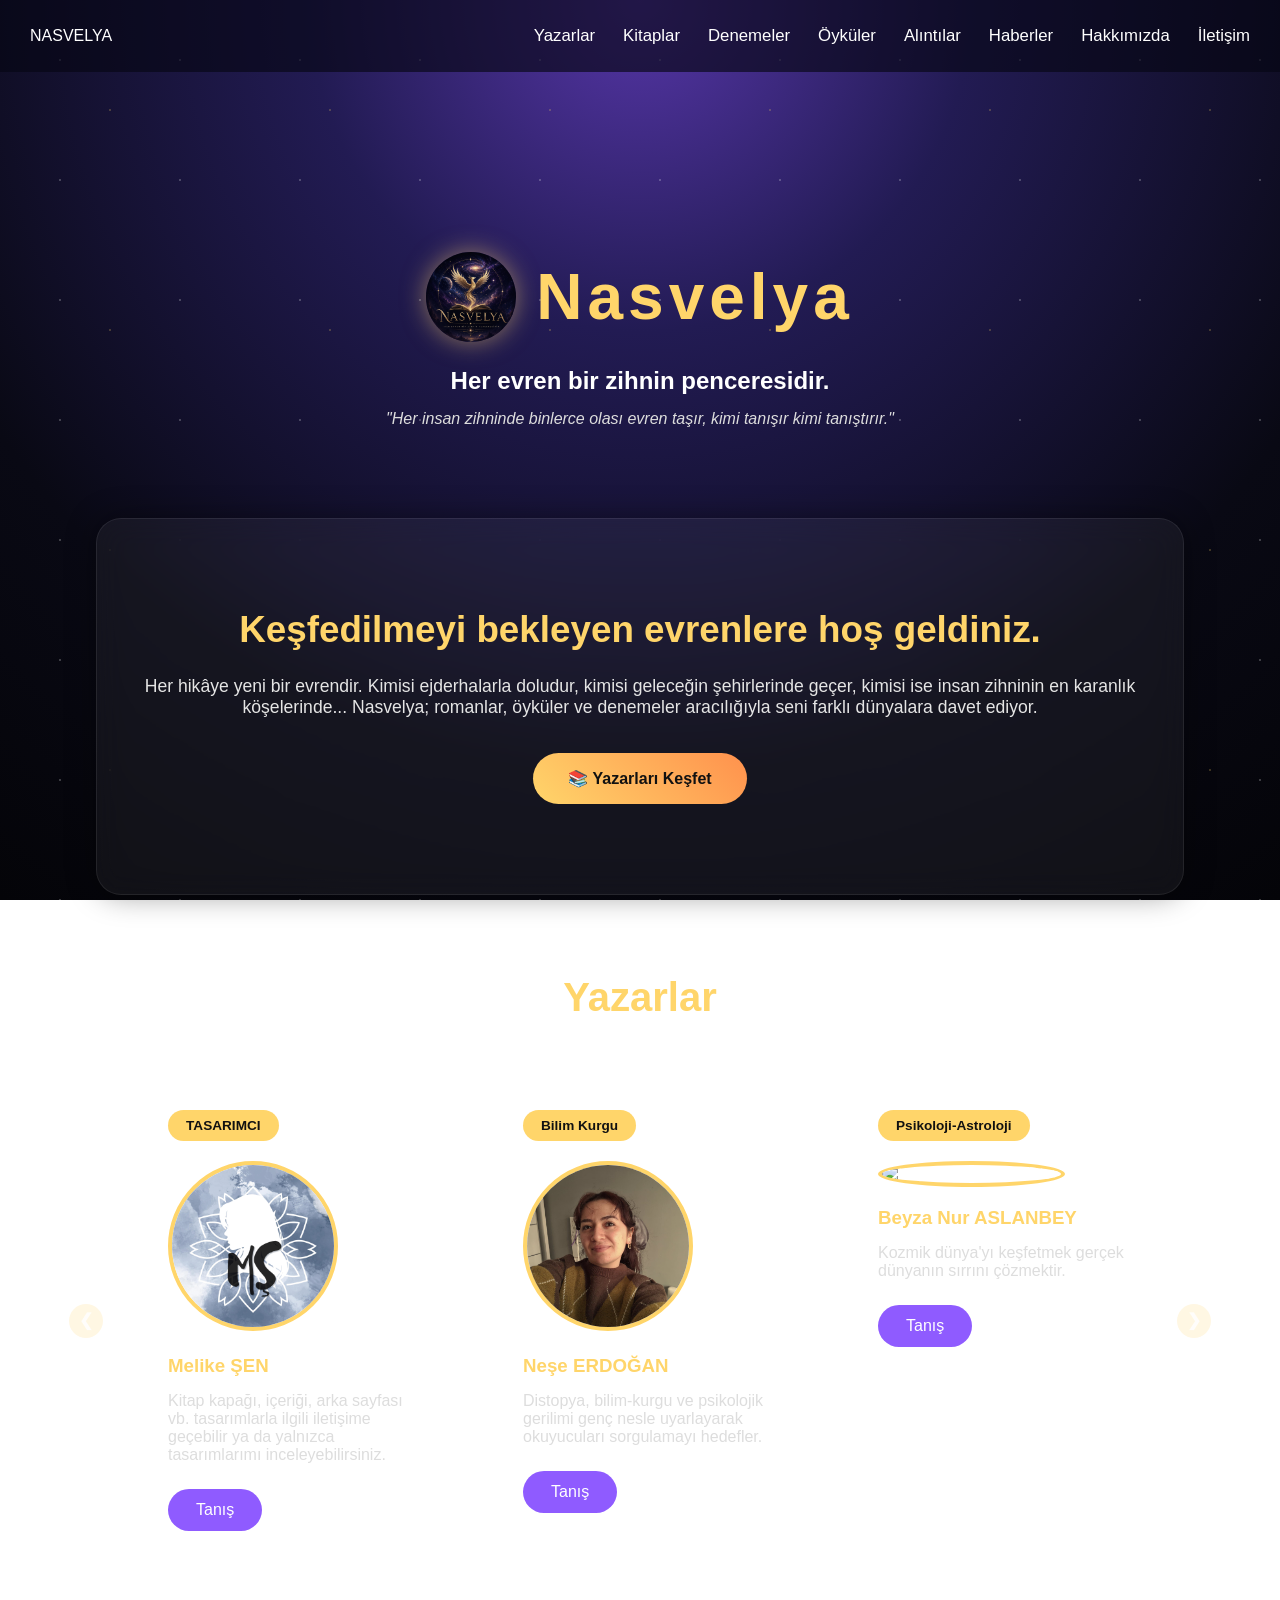
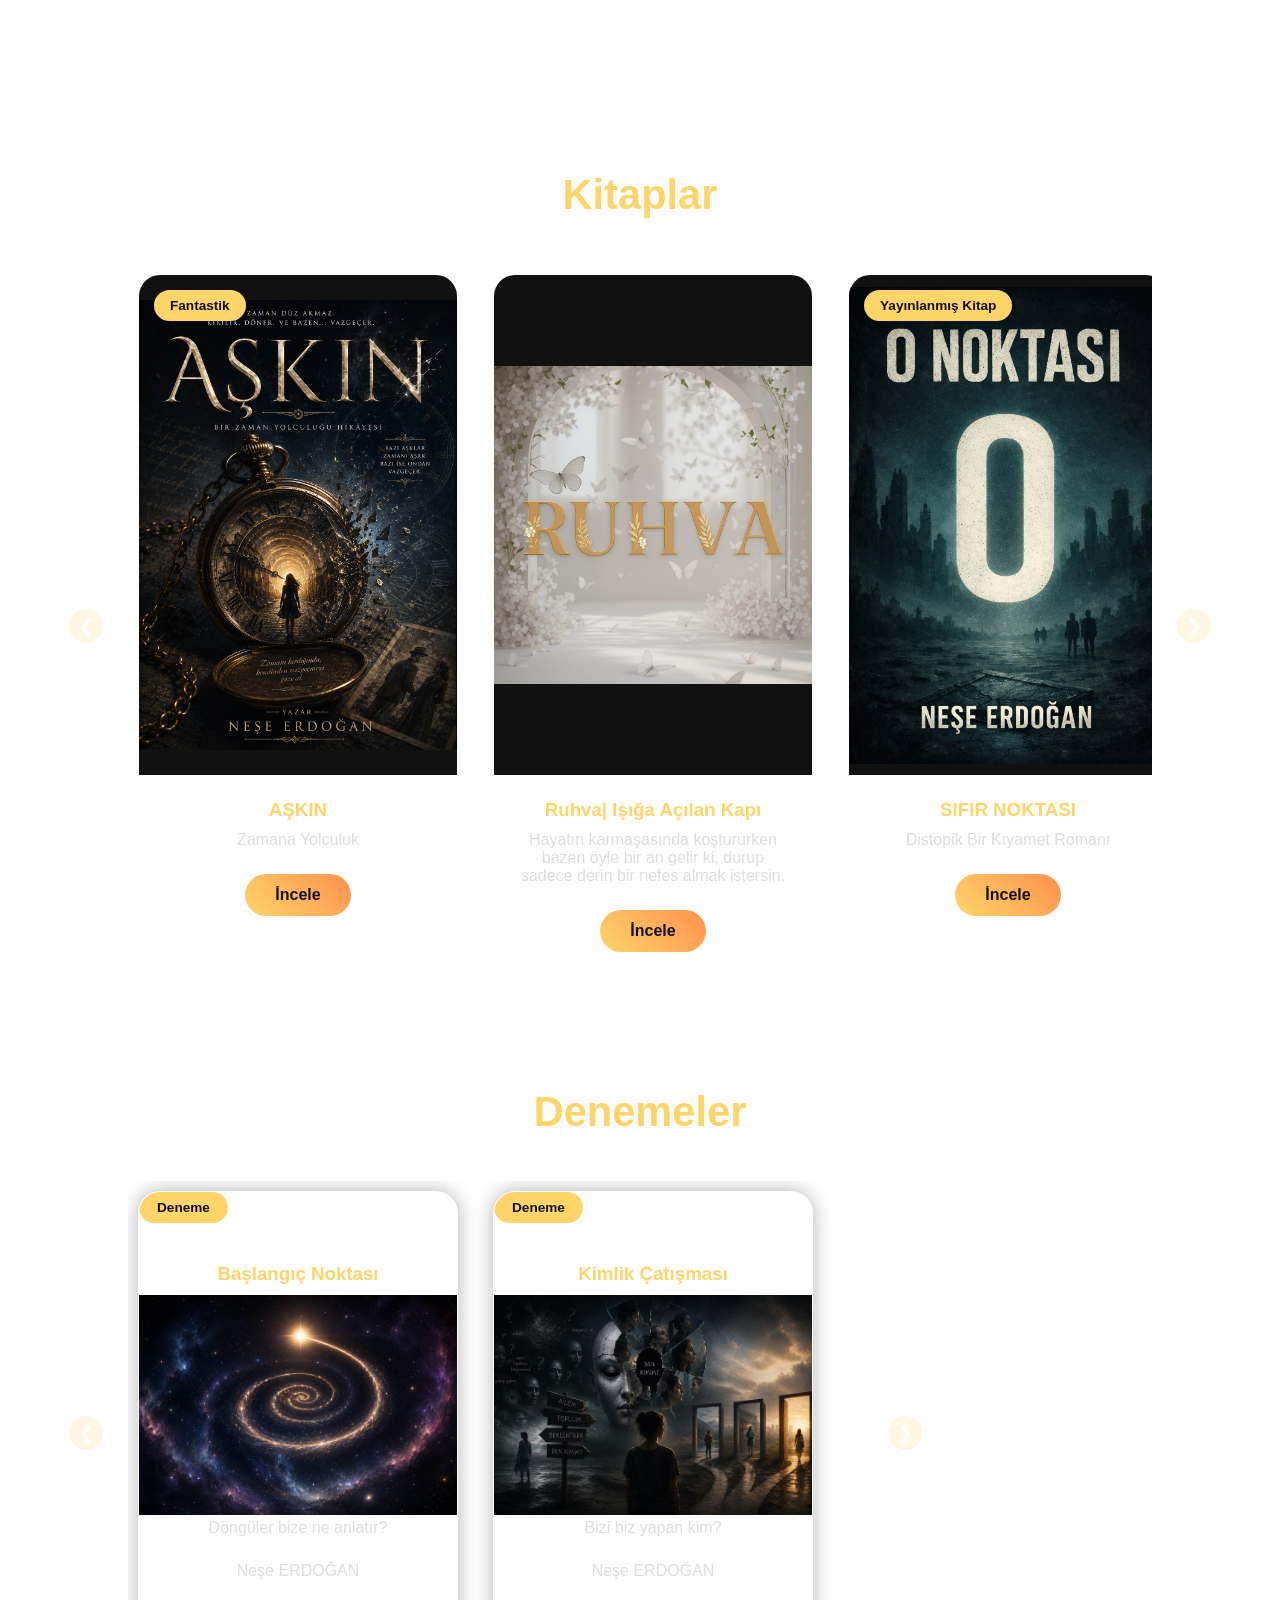
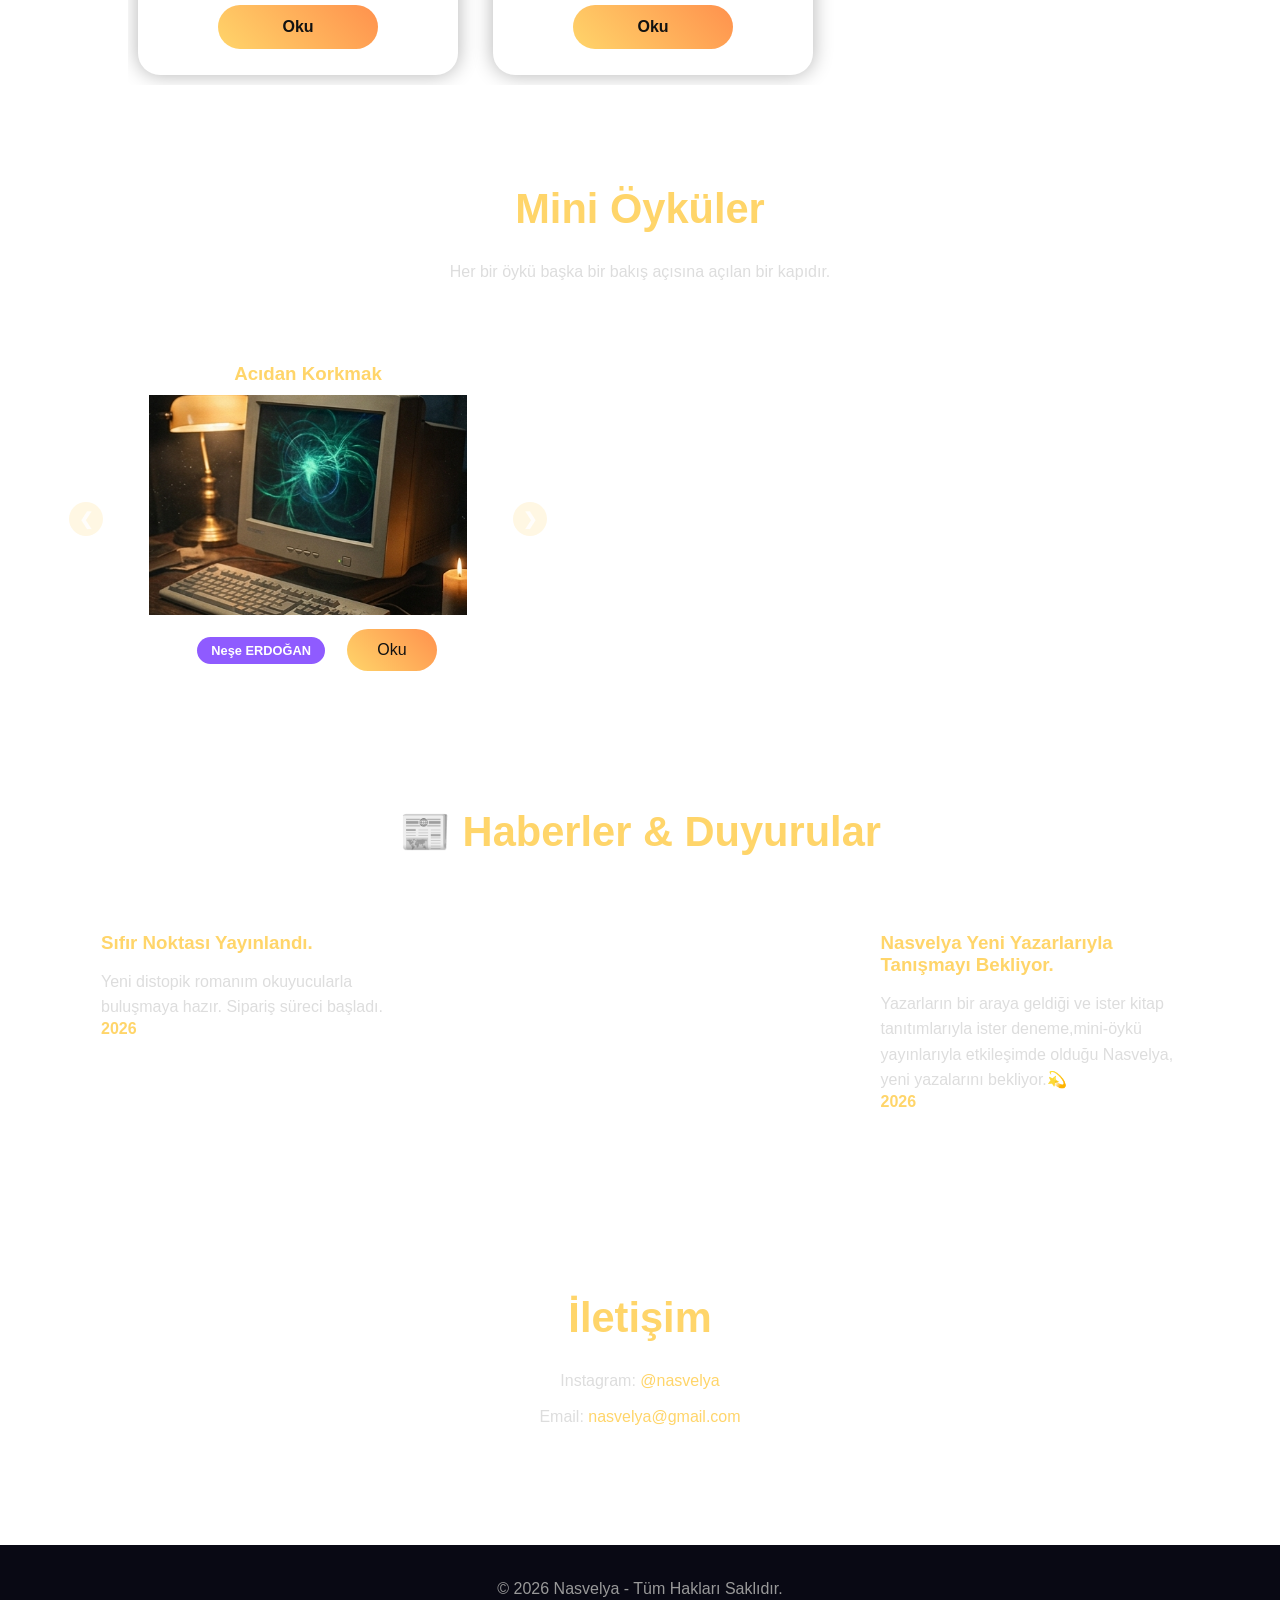
==== index.html @ 1d4d8e8f "Update index.html" ====
<!DOCTYPE html>
  <html lang="tr">
  <head>
  <meta charset="UTF-8">
  <meta name="viewport" content="width=device-width,initial-scale=1.0">
  <title>Nasvelya | Dijital Edebiyat Platformu</title>

<meta name="description"
content="Nasvelya; Neşe Erdoğan ve diğer yazarların roman, öykü, deneme ve özgün edebiyat eserlerini keşfedebileceğiniz dijital edebiyat platformudur.">
  <link rel="stylesheet" href="style.css">
    <link rel="icon" type="image/png" href="logo.png">
    <meta name="theme-color" content="#0d1117">
    <!-- Google tag (gtag.js) -->
<script async src="https://www.googletagmanager.com/gtag/js?id=G-GXEDB0TBR9"></script>
<script>
  window.dataLayer = window.dataLayer || [];
  function gtag(){dataLayer.push(arguments);}
  gtag('js', new Date());

  gtag('config', 'G-GXEDB0TBR9');
</script>
  <meta property="og:title" content="Nasvelya">

<meta property="og:description" content="Romanlar, denemeler, mini hikâyeler ve özgün edebiyat eserlerini keşfedebileceğiniz dijital edebiyat platformu.">

<meta property="og:image" content="https://nese87054-beep.github.io/Nasvelya/logo.png">

<meta property="og:url" content="https://nese87054-beep.github.io/Nasvelya/">

<meta property="og:type" content="website">

<meta name="description" content="Nasvelya; yazarların roman, öykü, deneme ve mini hikâyelerini paylaşabildiği dijital edebiyat platformudur.">

<meta name="keywords" content="Nasvelya, roman, hikâye, öykü, deneme, yazar, kitap, edebiyat, fantastik, bilimkurgu">

<meta name="author" content="Nasvelya">

<meta name="robots" content="index, follow">
    <meta name="twitter:card" content="summary_large_image">
<meta name="twitter:title" content="Nasvelya">
<meta name="twitter:description" content="Romanlar, öyküler ve denemelerden oluşan dijital edebiyat platformu.">
<meta name="twitter:image" content="https://nese87054-beep.github.io/Nasvelya/logo.png">

<link rel="canonical" href="https://nese87054-beep.github.io/Nasvelya/">

<meta property="og:url"
content="https://nese87054-beep.github.io/Nasvelya/">
<script type="application/ld+json">
{
  "@context": "https://schema.org",
  "@type": "WebSite",
  "name": "Nasvelya",
  "url": "https://nese87054-beep.github.io/Nasvelya/",
  "description": "Nasvelya; yazarların roman, öykü, deneme ve mini hikâyelerini paylaşabildiği dijital edebiyat platformudur.",
  "inLanguage": "tr"
}
</script>

<script type="application/ld+json">
{
  "@context": "https://schema.org",
  "@type": "Organization",
  "name": "Nasvelya",
  "url": "https://nese87054-beep.github.io/Nasvelya/",
  "logo": "https://nese87054-beep.github.io/Nasvelya/logo.png"
}
</script>

<script type="application/ld+json">
{
  "@context": "https://schema.org",
  "@type": "ItemList",
  "name": "Nasvelya Kitapları",
  "itemListElement": [
    {
      "@type": "Book",
      "position": 1,
      "name": "VESKAR",
      "url": "https://nese87054-beep.github.io/Nasvelya/eylul.html"
    },
    {
      "@type": "Book",
      "position": 2,
      "name": "Bu Hikaye Bir Yalan",
      "url": "https://nese87054-beep.github.io/Nasvelya/eylul.html"
    }
  ]
}
</script>

  </head>
    
    <body>
      <div class="stars"></div>
  <!-- NAVBAR -->
<nav class="navbar">

  <div class="logo">
    NASVELYA
  </div>

  <div class="menu">
    <a href="#writers">Yazarlar</a>
  <a href="#books"> Kitaplar </a>
    <a href="#deneme">Denemeler</a>
    <a href="#stories">Öyküler</a>
    <a href="al.html">Alıntılar</a>
    <a href="#news">Haberler</a>
    <a href="#about">Hakkımızda</a>
    <a href="#contact">İletişim</a>
  </div>

</nav>
<!-- HEADER -->
      <header class="header">
        <div class="hero-logo">
          <img src="logo.png" alt="Nasvelya Logo">
      <h1>Nasvelya</h1>
        </div>
          <h2>Her evren bir zihnin penceresidir.</h2>

  <span class="quote">
    "Her insan zihninde binlerce olası evren taşır, kimi tanışır kimi tanıştırır."
  </span>

</header>
<main>

<!-- HERO -->
<section class="hero">

  <h2> Keşfedilmeyi bekleyen evrenlere hoş geldiniz. </h2>

  <p>

Her hikâye yeni bir evrendir.
Kimisi ejderhalarla doludur,
kimisi geleceğin şehirlerinde geçer,
kimisi ise insan zihninin en karanlık köşelerinde...

Nasvelya; romanlar, öyküler ve denemeler aracılığıyla seni farklı dünyalara davet ediyor.

</p>

  <a href="#writers" class="btn">
    📚 Yazarları Keşfet
  </a>

</section>




<!-- YAZARLAR -->
<section id="writers">

<h2>Yazarlar</h2>
<!--melike  -->
  <div class="writer-slider">

<button class="arrow left">&#10094;</button>

<div class="writer-container">
  <div class="person-card">

<span class="badge">
TASARIMCI
</span>

  <img src="ms1.jpg" alt="Melike ŞEN">

<h3>Melike ŞEN</h3>

<p>
Kitap kapağı, içeriği, arka sayfası vb. tasarımlarla ilgili iletişime geçebilir ya da yalnızca tasarımlarımı inceleyebilirsiniz.
</p>

<a href="mel.html">
Tanış
</a>

  </div>
  <!--neşe  -->
<div class="person-card">

<span class="badge">
Bilim Kurgu
</span>

  <img src="nese.jpg" alt="Neşe Erdoğan">

<h3>Neşe ERDOĞAN</h3>

<p>
Distopya, bilim-kurgu ve psikolojik gerilimi genç nesle uyarlayarak okuyucuları sorgulamayı hedefler. 
</p>

<a href="nese.html">
Tanış
</a>

</div>

 <!--Dördüncü---->
<div class="person-card">

<span class="badge">
Psikoloji-Astroloji
</span>

  <img src="bey.jpg"png" alt="Beyza Nur ASLANBEY">

<h3>Beyza Nur ASLANBEY</h3>

<p>Kozmik dünya'yı keşfetmek gerçek dünyanın sırrını çözmektir.</p>

<a href="ruh.html">
Tanış
</a>
</div>
</div>
     <button class="arrow right">&#10095;</button>
   </div> 
</section>

  
  
<!-- KİTAPLAR -->
  
<section id="books">

<h2>Kitaplar</h2>
   <div class="book-slider">

<button class="arrow left">&#10094;</button>

  <div class="book-container">
  <!-- AŞKIN -->
  
<div class="book-card">

<span class="badge">
Fantastik
</span>

  <img src="file_000000009f70720a86f1708d1f0b7b2d.png" alt="AŞKIN roman kapağı - Neşe Erdoğan">

<h3>AŞKIN</h3>

<p>
Zamana Yolculuk
</p>

<a href="https://nese87054-beep.github.io/NesUniverse/askin.html">
İncele
</a>
</div>
 <!-- RUHVAR -->
<div class="book-card">
    
<img src="ruh1.jpg" alt="Ruhva| Işığa Açılan Kapı">

<h3>Ruhva| Işığa Açılan Kapı</h3>

<p>
Hayatın karmaşasında koştururken bazen öyle bir an gelir ki, durup sadece derin bir nefes almak istersin.
</p>

<a href="https://nese87054-beep.github.io/Nasvelya/ruh.html">
İncele
</a>

  </div>
<!-- SIFIR NOKTASI -->
<div class="book-card">
    <span class="badge">
Yayınlanmış Kitap
</span>

<img src="file_000000008bf872469f45810240bcbe75.png" alt="Sıfır Noktası roman kapağı - Neşe Erdoğan">

<h3>SIFIR NOKTASI</h3>

<p>
Distopik Bir Kıyamet Romanı
</p>

<a href="https://nese87054-beep.github.io/NesUniverse/sifir-noktasi.html">
İncele
</a>

  </div>

     <!-- RUHVAR 2 -->
<div class="book-card">
    
<img src="ruh2.jpg" alt="Ruhva| Keskin Kırıklar">

<h3>Ruhva|Keskin Kırıklar</h3>

<p>
Seni kıran her şeyin, aslında senin en güçlü silahın olduğunu fark etmeye hazır mısın?
</p>

<a href="https://nese87054-beep.github.io/Nasvelya/ruh.html">
İncele
</a>

  </div>
   

    
  <!-- RUHVAR 3 -->
<div class="book-card">
    
<img src="ruh3.jpg" alt="Ruhva|Anka'nın Doğuşu">

<h3>Ruhva|Anka'nın Doğuşu</h3>

<p>
Küllerinden doğmak bir klişe değil, bir zorunluluktur.
</p>

<a href="https://nese87054-beep.github.io/Nasvelya/ruh.html">
İncele
</a>

  </div>
<!-- XYZ -->
<div class="book-card">

<span class="badge">
Sıfır Noktası-Seri
</span>
  
<span class="badge">
Sıfır Noktasından spoiler içerir.
</span>

<img src="file_00000000710471fd9211689478b7fd0c (1).png" alt="XYZ roman kapağı - Neşe Erdoğan">

<h3>XYZ</h3>

<p>
Gizem / Yeni Roman
</p>

<a href="https://nese87054-beep.github.io/NesUniverse/xyz.html">
İncele
</a>

    
</div>
   </div>   
     <button class="arrow left">&#10095;</button>
   
   </div>
  
</section>

  
  <section id="deneme">
    <h2> Denemeler</h2>
     <div class="deneme-slider">

<button class="arrow left">&#10094;</button>

    <div class="deneme-container">
      <article class="deneme-card">
      <span class="badge">Deneme</span> 
        <h3> Başlangıç Noktası</h3>
        
        <img src="bas.jpg" alt="Başlangıç Noktası-Neşe ERDOĞAN">
        <p>Döngüler bize ne anlatır?</p>
        <p>Neşe ERDOĞAN</p>
        <a href="https://nese87054-beep.github.io/NesUniverse/bas.html">
          Oku </a>
      </article>
      <article class="deneme-card">
        <span class="badge">Deneme</span>
        <h3> Kimlik Çatışması </h3>
<img src="kim.jpg" alt="Kimlik Çatışması-Neşe ERDOĞAN">
        <p>Bizi biz yapan kim?</p>
        <p>Neşe ERDOĞAN</p>
        <a href="https://nese87054-beep.github.io/NesUniverse/kim.html">
          Oku </a>
      </article>
    </div>
        <button class="arrow right">&#10095;</button>
     </div>
    </section>
  
<section id="stories">
    <h2>Mini Öyküler</h2>

<p>
Her bir öykü başka bir bakış açısına açılan bir kapıdır.
</p>
<div class="story-slider">

<button class="arrow left">&#10094;</button>
<div class="story-container">
   


<article class="story-card">
  <h3>Acıdan Korkmak</h3>

<img src="aci.png" alt="Acıdan Korkmak mini öykü kapağı">
  <span class="badge">
    Neşe ERDOĞAN
  </span>
  
<a href="https://nese87054-beep.github.io/NesUniverse/aci.html">
Oku
</a>

</article>

</div>
<button class="arrow right">&#10095;</button>
</div>


</section>
  
  <!-- HABERLER & DUYURULAR -->

<section id="news">

<h2>
📰 Haberler & Duyurular
</h2>


<div class="news-container">


<div class="news-card">

<h3>
Sıfır Noktası Yayınlandı.
</h3>

<p>
Yeni distopik romanım okuyucularla buluşmaya hazır.
Sipariş süreci başladı.
</p>

<span>
2026
</span>
</div>
  <div class="news-container">


<div class="news-card">

<h3>
Alıntılar Bölümümüz Yayında
</h3>

<p>
Nasvelya, yazar ve okuyucularına zihinlerinin derinliklerini keşfetme imkanı tanımak ve bu yolda onlara ilham olmak istiyor.
  Yeni "Alıntılar" butonuna tıklayarak yolculuğunuza başlayabilirsiniz.
  (Sağ üstte <3)
</p>
</div>
  </div>
  <div class="news-container">


<div class="news-card">

<h3>
Nasvelya Yeni Yazarlarıyla Tanışmayı Bekliyor.
</h3>

<p>
Yazarların bir araya geldiği ve ister kitap tanıtımlarıyla ister deneme,mini-öykü yayınlarıyla etkileşimde olduğu Nasvelya, yeni yazalarını bekliyor.💫
</p>

<span>
2026
</span>
</div>
</div>
</section>
<!-- İLETİŞİM -->

<section id="contact">

<h2>
İletişim
</h2>


<p>
Instagram:
<a href="https://www.instagram.com/nasvelya?igsh=MWVrM3huZTJxM25maA==" target="_blank"rel="noopener noreferrer">
@nasvelya
</a>
</p>



<p>
Email:
<a href="mailto:nasvelya@gmail.com">
nasvelya@gmail.com
</a>
</p>


</section>
</main>

<!-- FOOTER -->

<footer>

<p>
© 2026 Nasvelya - Tüm Hakları Saklıdır.
</p>

</footer>
      <script src="script.js"></script>

    </body>
  </html>
---- style.css ----
/* ==========================
      NOVALYA STYLE.CSS
========================== */

*{
    margin:0;
    padding:0;
    box-sizing:border-box;
}

html{
    scroll-behavior:smooth;
}
.logo a{
    color:inherit;
    text-decoration:none;
}

.logo a:hover{
    color:#FFD56A;
}

body{

font-family:Segoe UI,Tahoma,sans-serif;

color:white;

background:
radial-gradient(circle at top,#5636a8 0%,#221b53 30%,#090914 70%,#040408 100%);

background-attachment:fixed;

overflow-x:hidden;

}


/* ==========================
        NAVBAR
========================== */

.navbar {
    width: 100%;
    min-height: 72px;
    padding: 0 30px;

    display: flex;
    align-items: center;
    justify-content: space-between;

    background: rgba(10, 7, 35, 0.92);

    box-sizing: border-box;
    overflow: hidden;
}

/* NASVELYA */

.logo {
    flex-shrink: 0;
}

.logo a {
    color: #FFD56A;
    text-decoration: none;

    font-size: 2rem;
    font-weight: 800;

    letter-spacing: 3px;
    white-space: nowrap;

    text-shadow: 0 0 12px rgba(255, 213, 106, .25);
}

.logo a:hover {
    color: #FFD56A;
}


/* MENÜ */

.menu {
    display: flex;
    align-items: center;
    justify-content: flex-end;

    gap: 28px;
    margin-left: auto;
}

.menu a {
    color: #fff !important;
    text-decoration: none;

    font-size: 1.05rem;
    font-weight: 500;

    white-space: nowrap;

    transition: .25s ease;
}

.menu a:hover {
    color: #FFD56A !important;
}


/* ==========================
        MOBİL
========================== */

@media (max-width: 900px) {

    .navbar {
        min-height: 65px;
        padding: 0 18px;
    }

    .logo a {
        font-size: 1.65rem;
        letter-spacing: 2px;
    }

    .menu {
        gap: 18px;

        overflow-x: auto;
        scrollbar-width: none;

        padding-left: 20px;
    }

    .menu::-webkit-scrollbar {
        display: none;
    }

    .menu a {
        font-size: .95rem;
    }
}


@media (max-width: 600px) {

    .navbar {
        min-height: 60px;
        padding: 0 12px;
    }

    .logo a {
        font-size: 1.4rem;
        letter-spacing: 1px;
    }

    .menu {
        gap: 14px;
        padding-left: 15px;
    }

    .menu a {
        font-size: .85rem;
    }
}
/* HERO */

.hero{

    width:85%;

    margin:auto;

    text-align:center;

    padding:90px 40px;

    background:rgba(255,255,255,.05);

    backdrop-filter:blur(15px);

    border-radius:25px;

    border:1px solid rgba(255,255,255,.08);

    box-shadow:0 0 30px rgba(0,0,0,.4);

    margin-bottom:80px;
}

.hero h2{

    color:#FFD56A;

    font-size:2.3rem;

    margin-bottom:25px;
}

.hero p{

    font-size:1.1rem;

    color:#e5e5e5;

    margin-bottom:35px;
}


/* BUTON */

.btn{

    display:inline-block;

    padding:16px 35px;

    background:linear-gradient(45deg,#FFD56A,#FF914D);

    color:#111;

    font-weight:bold;

    border-radius:50px;

    text-decoration:none;

    transition:.35s;
}

.btn:hover{

    transform:translateY(-5px);

    box-shadow:0 10px 25px rgba(255,170,0,.4);
}


/* WRITERS */

#writers{

    width:90%;

    margin:auto;

    padding-bottom:100px;
}

#writers h2{

    text-align:center;

    color:#FFD56A;

    margin-bottom:50px;

    font-size:2.5rem;
}

.person-card{

width:320px;

padding:30px;

border-radius:25px;

background:rgba(255,255,255,.06);

backdrop-filter:blur(20px);

transition:.4s;

}

.person-card:hover{

transform:translateY(-12px) scale(1.03);

box-shadow:

0 0 35px rgba(255,213,106,.25);

}

.person-card img{

    width:170px;

    height:170px;

    border-radius:50%;

    object-fit:cover;

    border:4px solid #FFD56A;

    margin-bottom:20px;
}
.person-card h3{
    margin-bottom:15px;
    color:#FFD56A;
}

.person-card p{
    color:#ddd;
    margin-bottom:25px;
}

/* BADGE */

.badge{
    display:inline-block;
    background:#FFD56A;
    color:#111;
    padding:8px 18px;
    border-radius:30px;
    font-size:.85rem;
    font-weight:bold;
    margin-bottom:20px;
}

/* KART BUTONU */

.person-card a{
    display:inline-block;
    padding:12px 28px;
    border-radius:30px;
    text-decoration:none;
    background:#8F5BFF;
    color:white;
    transition:.35s;
}

.person-card a:hover{
    background:#FFD56A;
    color:#111;
}

/* FOOTER */

footer{
    text-align:center;
    padding:35px;
    background:#090914;
    color:#999;
}

/* TELEFON */

@media (max-width:768px){

    .logo{
        font-size:1.4rem;
    }

   
    .menu{
        display:flex;
        flex-wrap:wrap;
        justify-content:center;
        gap:15px;
    }

    .menu a{
        font-size:.95rem;
    }

    .header h1{
        font-size:2.5rem;
    }

    .header h2{
        font-size:1.5rem;
    }

    .hero{
        width:95%;
        padding:40px 20px;
    }

    .hero h2{
        font-size:1.7rem;
    }

    .hero p{
        white-space:pre-line;
    }

    .person-card{
        width:100%;
    }
}

/* HEADER */

.header{
    margin-top:90px;
    display:flex;
    flex-direction:column;
    align-items:center;
    justify-content:center;
    text-align:center;
    padding:90px 20px;
      
}

/* HERO LOGO */
/* HERO LOGO */

.hero-logo{
    display:flex;
    align-items:center;
    gap:20px;
    margin-bottom:25px;
}

.hero-logo img{
    width:90px;
    height:90px;
    border-radius:50%;
    box-shadow:0 0 25px rgba(255,213,106,.5);
}

.hero-logo h1{
    font-size:4rem;
    color:#FFD56A;
    letter-spacing:5px;
}

.quote{
    max-width:700px;
    margin-top:15px;
    font-style:italic;
    color:#ddd;
}


/* ==========================
        SLIDER
========================== */

.writer-slider,
.book-slider,
.deneme-slider,
.story-slider{
    display:flex;
    align-items:center;
    gap:20px;
}

.writer-container,
.book-container,
.deneme-container,
.story-container{
    display:flex;
    gap:35px;
    flex-wrap:nowrap;
    overflow-x:auto;
    scroll-behavior:smooth;
    justify-content:flex-start;
    padding:10px;
    scrollbar-width:none;
}

.writer-container::-webkit-scrollbar,
.book-container::-webkit-scrollbar,
.deneme-container::-webkit-scrollbar,
.story-container::-webkit-scrollbar{
    display:none;
}

.person-card,
.book-card,
.deneme-card,
.story-card{
    flex:0 0 320px;
}
/* ==========================
        SLIDER OKLARI
========================== */

.arrow{
    width:34px;
    height:34px;

    border:none;
    border-radius:50%;

    background:rgba(255,213,106,.28);
    color:rgba(255,255,255,.85);

    font-size:17px;
    font-weight:bold;

    cursor:pointer;

    margin:0 5px;

    display:flex;
    align-items:center;
    justify-content:center;

    transition:
        background .25s ease,
        opacity .25s ease,
        transform .25s ease;

    flex-shrink:0;

    opacity:.65;
}

.arrow:hover{
    background:rgba(255,213,106,.65);
    opacity:1;
    transform:scale(1.08);
}

.arrow:active{
    transform:scale(.95);
}

.arrow.right{
    order:3;
}
/* ==========================
        STARS
========================== */

.stars{
    position:fixed;
    width:100%;
    height:100%;
    top:0;
    left:0;
    pointer-events:none;
    background-image:
        radial-gradient(white 1px,transparent 1px),
        radial-gradient(#FFD56A 1px,transparent 1px);
    background-size:120px 120px,220px 220px;
    opacity:.22;
    z-index:-1;
    animation:stars 35s linear infinite;
}

@keyframes stars{
    from{
        transform:translateY(0);
    }
    to{
        transform:translateY(-220px);
    }
}

/* ==========================
        DENEMELER
========================== */

#deneme{
    width:90%;
    margin:100px auto;
}

#deneme h2{
    text-align:center;
    font-size:2.6rem;
    color:#FFD56A;
    margin-bottom:45px;
}

.deneme-card{
    width:340px;
    background:rgba(255,255,255,.06);
    backdrop-filter:blur(18px);
    border:1px solid rgba(255,255,255,.08);
    border-radius:22px;
    overflow:hidden;
    transition:.35s;
    box-shadow:0 0 20px rgba(0,0,0,.3);
}

.deneme-card:hover{
    transform:translateY(-10px);
    box-shadow:0 0 30px rgba(255,213,106,.35);
}

.deneme-card img{
    width:100%;
    height:220px;
    object-fit:cover;
}

.deneme-card h3{
    text-align:center;
    margin:20px 15px 10px;
    color:#FFD56A;
}

.deneme-card p{
    text-align:center;
    padding:0 20px;
    color:#ddd;
    margin-bottom:25px;
}

.deneme-card a{
    display:block;
    width:160px;
    margin:0 auto 25px;
    padding:13px;
    border-radius:30px;
    text-align:center;
    text-decoration:none;
    background:linear-gradient(45deg,#FFD56A,#FF914D);
    color:#111;
    font-weight:bold;
}

.deneme-card a:hover{
    transform:scale(1.05);
    box-shadow:0 8px 25px rgba(255,213,106,.4);
    transition:.35s;
}

/* ==========================
        KİTAPLAR
========================== */

#books{
    width:90%;
    margin:100px auto;
}

#books h2{
    text-align:center;
    font-size:2.6rem;
    color:#FFD56A;
    margin-bottom:45px;
}

.book-card{
    width:340px;
    background:rgba(255,255,255,.06);
    backdrop-filter:blur(18px);
    border:1px solid rgba(255,255,255,.08);
    border-radius:22px;
    overflow:hidden;
    text-align:center;
    transition:.35s;
    position:relative;
}

.book-card:hover{
    transform:translateY(-10px);
    box-shadow:0 0 30px rgba(255,213,106,.35);
}
.book-card a:hover{
    transform:scale(1.05);
    box-shadow:0 8px 25px rgba(255,213,106,.4);
}
.book-card .badge{
    position:absolute;
    top:15px;
    left:15px;
    margin:0;
    background:#FFD56A;
    color:#111;
    padding:8px 16px;
    border-radius:20px;
    font-weight:bold;
    z-index:2;
}

.book-card .badge:nth-of-type(2){
    top:60px;
}


.book-card img{
    width:100%;
    height:500px;
    object-fit:contain;
    background:#111;
}

.book-card h3{
    margin:20px 0 10px;
    color:#FFD56A;
}

.book-card p{
    padding:0 20px;
    margin-bottom:25px;
    color:#ddd;
}

.book-card a{
    display:inline-block;
    margin-bottom:25px;
    padding:12px 30px;
    border-radius:30px;
    text-decoration:none;
    background:linear-gradient(45deg,#FFD56A,#FF914D);
    color:#111;
    font-weight:bold;
    transition:.35s;
}


/* ==========================
        HABERLER
========================== */

#news{
    width:90%;
    margin:100px auto;
}

#news h2{
    text-align:center;
    font-size:2.6rem;
    color:#FFD56A;
    margin-bottom:45px;
}

.news-container{
    display:flex;
    justify-content:center;
    flex-wrap:wrap;
    gap:30px;
}

.news-card{
    width:360px;
    padding:30px;
    background:rgba(255,255,255,.06);
    backdrop-filter:blur(18px);
    border-radius:22px;
    border:1px solid rgba(255,255,255,.08);
}

.news-card h3{
    color:#FFD56A;
    margin-bottom:15px;
}

.news-card p{
    color:#ddd;
    line-height:1.6;
}
.news-card:hover{
    transform:translateY(-8px);
    box-shadow:0 0 30px rgba(255,213,106,.3);
}
.news-card span{
    color:#FFD56A;
    font-weight:bold;
}



/* ==========================
        MİNİ ÖYKÜLER
========================== */

#stories{
    width:90%;
    margin:100px auto;
    text-align:center;
}

#stories h2{
    font-size:2.6rem;
    color:#FFD56A;
    margin-bottom:25px;
}

.story-card{
    width:340px;
    background:rgba(255,255,255,.06);
    backdrop-filter:blur(18px);
    border-radius:22px;
    overflow:hidden;
    border:1px solid rgba(255,255,255,.08);
}
.story-card a{
    display:inline-block;
    margin-bottom:25px;
    padding:12px 30px;
    border-radius:30px;
    background:linear-gradient(45deg,#FFD56A,#FF914D);
    color:#111;
    text-decoration:none;
    transition:.35s;
}
.story-card:hover{
    transform:translateY(-10px);
    box-shadow:0 0 30px rgba(255,213,106,.35);
}
.story-container{
    display:flex;
    justify-content:center;
    flex-wrap:wrap;
    gap:35px;
}
#stories > p{
    max-width:700px;
    margin:0 auto 45px;
    color:#ddd;
    line-height:1.8;
}
.story-card a:hover{
    transform:scale(1.05);
    box-shadow:0 8px 25px rgba(255,213,106,.4);
}
.story-card .badge{
    display:inline-block;
    margin:18px 18px 0;
    padding:6px 14px;
    background:#8F5BFF;
    color:#fff;
    border-radius:20px;
    font-size:.8rem;
    font-weight:bold;
}


.story-card img{
    width:100%;
    height:220px;
    object-fit:cover;
}

.story-card h3{
    margin:20px 0 10px;
    color:#FFD56A;
}

.story-card p{
    padding:0 20px;
    margin-bottom:25px;
    color:#ddd;
}

.story-card a{
    display:inline-block;
    margin-bottom:25px;
    padding:12px 30px;
    border-radius:30px;
    background:linear-gradient(45deg,#FFD56A,#FF914D);
    color:#111;
    text-decoration:none;
}

/* ==========================
        HAKKIMIZDA
========================== */

#about{
    width:90%;
    margin:100px auto;
    text-align:center;
    background:rgba(255,255,255,.05);
    padding:50px;
    border-radius:25px;
    backdrop-filter:blur(18px);
    border:1px solid rgba(255,255,255,.08);
}

#about h2{
    color:#FFD56A;
    font-size:2.6rem;
    margin-bottom:25px;
}

#about p{
    max-width:800px;
    margin:auto;
    color:#ddd;
    line-height:1.9;
}

/* ==========================
        İLETİŞİM
========================== */

#contact{
    width:90%;
    margin:100px auto 60px;
    text-align:center;
    padding:40px;
    background:rgba(255,255,255,.05);
    backdrop-filter:blur(18px);
    border:1px solid rgba(255,255,255,.08);
    border-radius:25px;
}

#contact h2{
    font-size:2.6rem;
    color:#FFD56A;
    margin-bottom:30px;
}

#contact p{
    margin:18px 0;
    color:#ddd;
}

#contact a{
    color:#FFD56A;
    text-decoration:none;
}

#contact a:hover{
    color:white;
    text-shadow:0 0 10px #FFD56A;
}

/* ==========================
        KİŞİ SAYFALARI
========================== */

.book-page{
    width:90%;
    margin:70px auto;
    display:flex;
    align-items:center;
    gap:60px;
    flex-wrap:wrap;
}

.book-cover img{
    width:320px;
    border-radius:20px;
    box-shadow:0 0 25px rgba(255,213,106,.3);
}

.book-content{
    flex:1;
}

.book-content h2,
.book-content h3{
    color:#FFD56A;
    margin-bottom:20px;
}

.book-content p{
    line-height:1.8;
    color:#ddd;
}
@media (max-width:768px){

    .book-page{
        flex-direction:column;
        text-align:center;
    }

    .book-cover img{
        width:260px;
    }
}
.author-photo{
    width:180px;
    height:180px;
    border-radius:50%;
    object-fit:cover;
    border:4px solid #FFD56A;
    box-shadow:0 0 30px rgba(255,213,106,.4);
    margin-bottom:25px;
}
.book-page a,
main a{
    color:white;
    text-decoration:none;
    transition:.3s;
}

.book-page a:hover,
main a:hover{
    color:#FFD56A;
}
.author-photo{
    transition:.35s;
}

.author-photo:hover{
    transform:scale(1.05);
    box-shadow:0 0 40px rgba(255,213,106,.6);
}
/* ==========================
      MOBİL KARTLAR
========================== */

@media (max-width:768px){

    /* Kaydırmalı alanların dışarı taşmasını engelle */
    .writer-container,
    .book-container,
    .deneme-container,
    .story-container{
        width:100%;
        padding:10px 5px;
        gap:20px;
    }

    /* TÜM KARTLAR */
    .person-card,
    .book-card,
    .deneme-card,
    .story-card{
        flex:0 0 calc(100vw - 50px);
        width:calc(100vw - 50px);
        max-width:340px;
    }

    /* KİTAP KAPAĞI */
    .book-card img{
        width:100%;
        height:auto;
        max-height:none;
        object-fit:contain;
    }

    /* YAZAR FOTOĞRAFI */
    .person-card img{
        max-width:170px;
        width:100%;
        height:170px;
        object-fit:cover;
        margin-left:auto;
        margin-right:auto;
    }

    /* DENEME GÖRSELLERİ */
    .deneme-card img{
        width:100%;
        height:auto;
        object-fit:cover;
    }

    /* ÖYKÜ GÖRSELLERİ */
    .story-card img{
        width:100%;
        height:auto;
        object-fit:cover;
    }
/* OKLAR */
.arrow{
    width:30px;
    height:30px;
    font-size:14px;
    margin:0 2px;
    opacity:.5;
}
}
/* =========================
   ALINTILAR BÖLÜMÜ
========================= */

#lines {
  width: min(1100px, 90%);
  margin: 100px auto;
  padding: 40px 0;
}


/* BAŞLIK */

.lines-header {
  text-align: center;
  margin-bottom: 80px;
}

.lines-header h2 {
  font-size: 42px;
  margin-bottom: 20px;
}

.lines-header p {
  font-size: 18px;
  opacity: 0.8;
}

.lines-header h3 {
  margin-top: 25px;
  font-size: 20px;
}


/* =========================
   ALINTI SATIRLARI
========================= */

.quote-row {
  display: grid;
  grid-template-columns: 1fr 1fr;
  align-items: center;
  gap: 70px;

  min-height: 350px;
  margin-bottom: 100px;
}


/* =========================
   YAZILAR
========================= */

.quote-text {
  font-size: 21px;
  line-height: 1.8;
}

.quote-text p {
  margin-bottom: 20px;
}

.quote-text em {
  display: block;
  font-size: 16px;
  opacity: 0.75;
}


/* =========================
   GÖRSELLER
========================= */

.quote-image {
  display: flex;
  align-items: center;
  justify-content: center;
}

.quote-image img {
  width: 280px;
  height: 420px;
  object-fit: contain;
  border-radius: 12px;

  box-shadow: 0 10px 35px rgba(0, 0, 0, 0.35);

  transition:
    transform 0.4s ease,
    box-shadow 0.4s ease;
}


/* Görselin üzerine gelince */

.quote-image img:hover {
  transform: scale(1.03);

  box-shadow:
    0 15px 45px rgba(0, 0, 0, 0.5);
}


/* =========================
   1. SATIR
   YAZI SOL - GÖRSEL SAĞ
========================= */

.quote-row-one {
  grid-template-columns: 1fr 1fr;
}


/* =========================
   2. SATIR
   GÖRSEL SOL - YAZI SAĞ
========================= */

.quote-row-two {
  grid-template-columns: 1fr 1fr;
}


/* =========================
   3. SATIR
========================= */

.quote-row-three {
  display: block;
  max-width: 750px;
  margin-left: auto;
  margin-right: auto;

  text-align: center;
}


/* =========================
   MOBİL
========================= */

@media (max-width: 768px) {

  #lines {
    width: 90%;
    margin: 60px auto;
  }

  .lines-header {
    margin-bottom: 50px;
  }

  .lines-header h2 {
    font-size: 32px;
  }

  .lines-header h3 {
    font-size: 17px;
  }

  .quote-row {
    grid-template-columns: 1fr;
    gap: 30px;
    margin-bottom: 70px;
  }

  /*
     Mobilde 2. alıntının
     görseli yine önce gelsin.
  */

  .quote-row-two .quote-image {
    order: 1;
  }

  .quote-row-two .quote-text {
    order: 2;
  }

  .quote-text {
    font-size: 18px;
    text-align: center;
  }

  .quote-text em {
    font-size: 15px;
  }

  .quote-image img {
    width: 100%;
    height: 250px;
  }

}
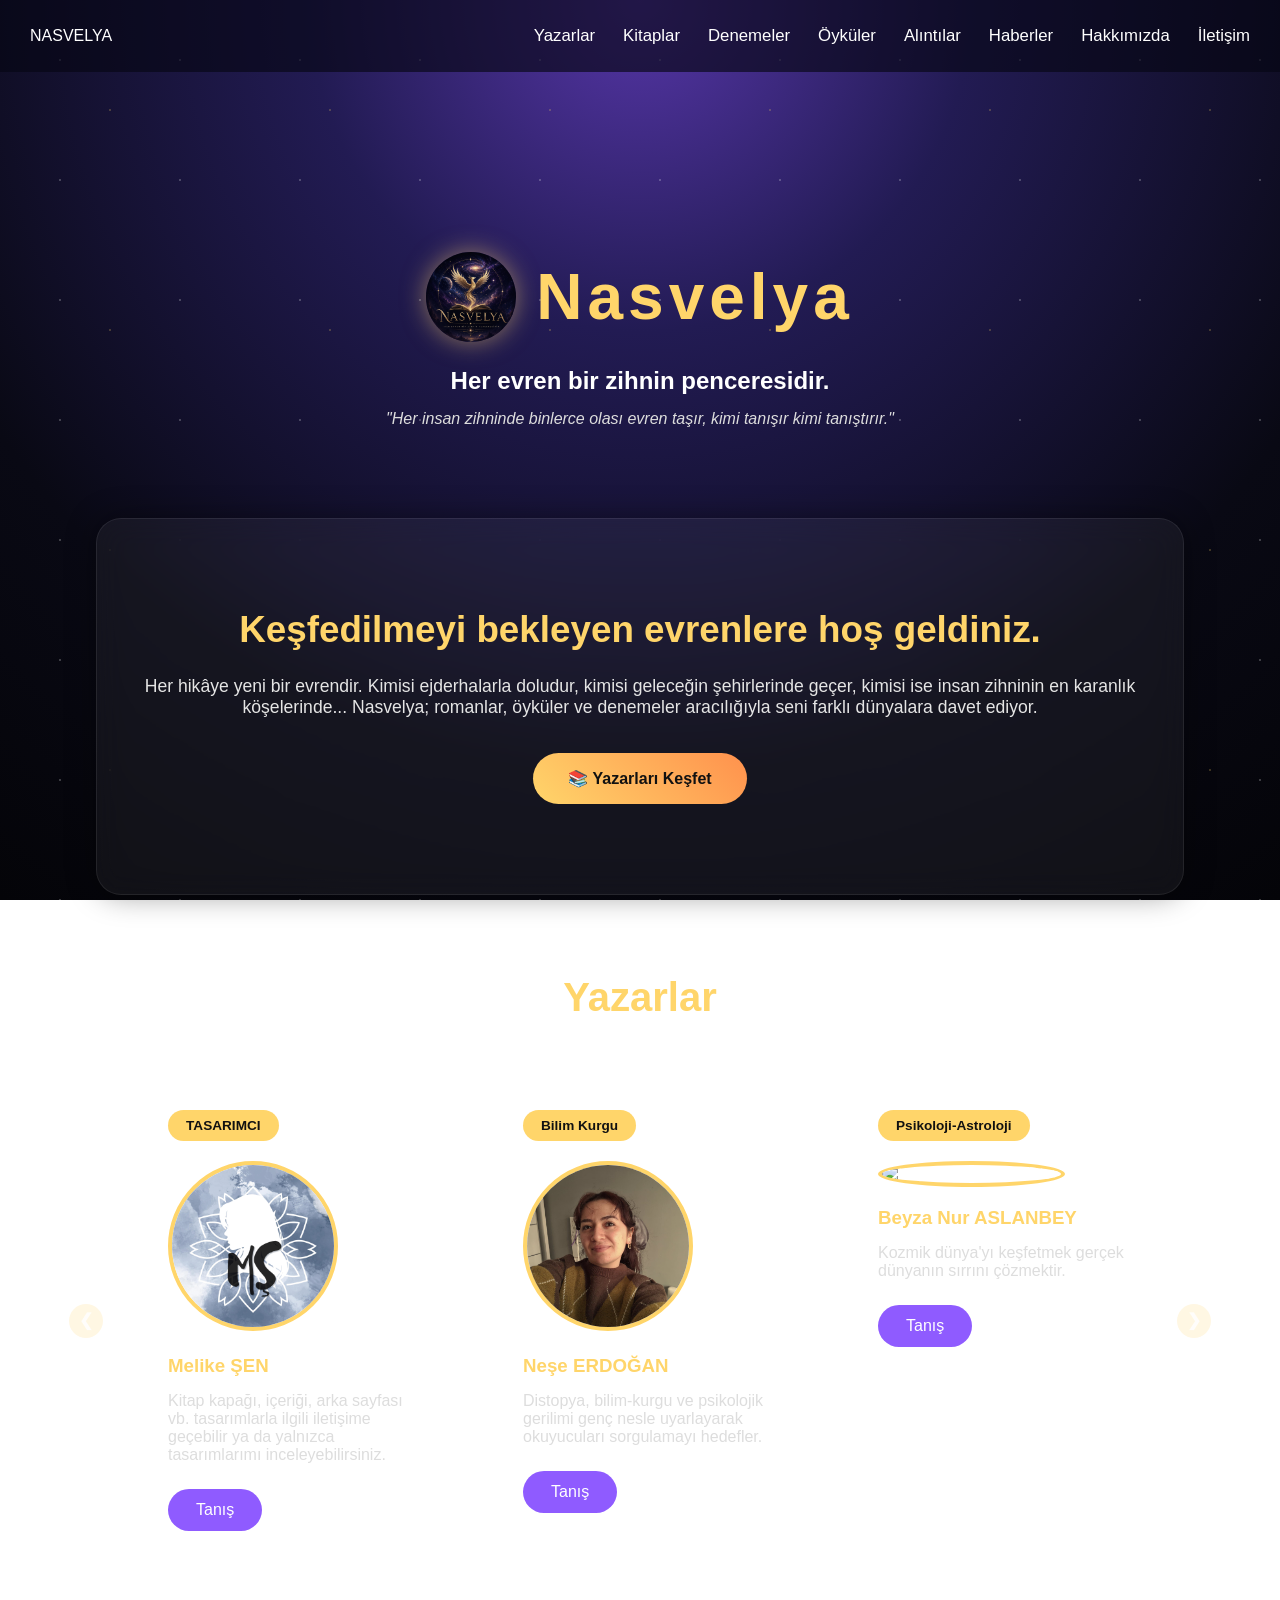
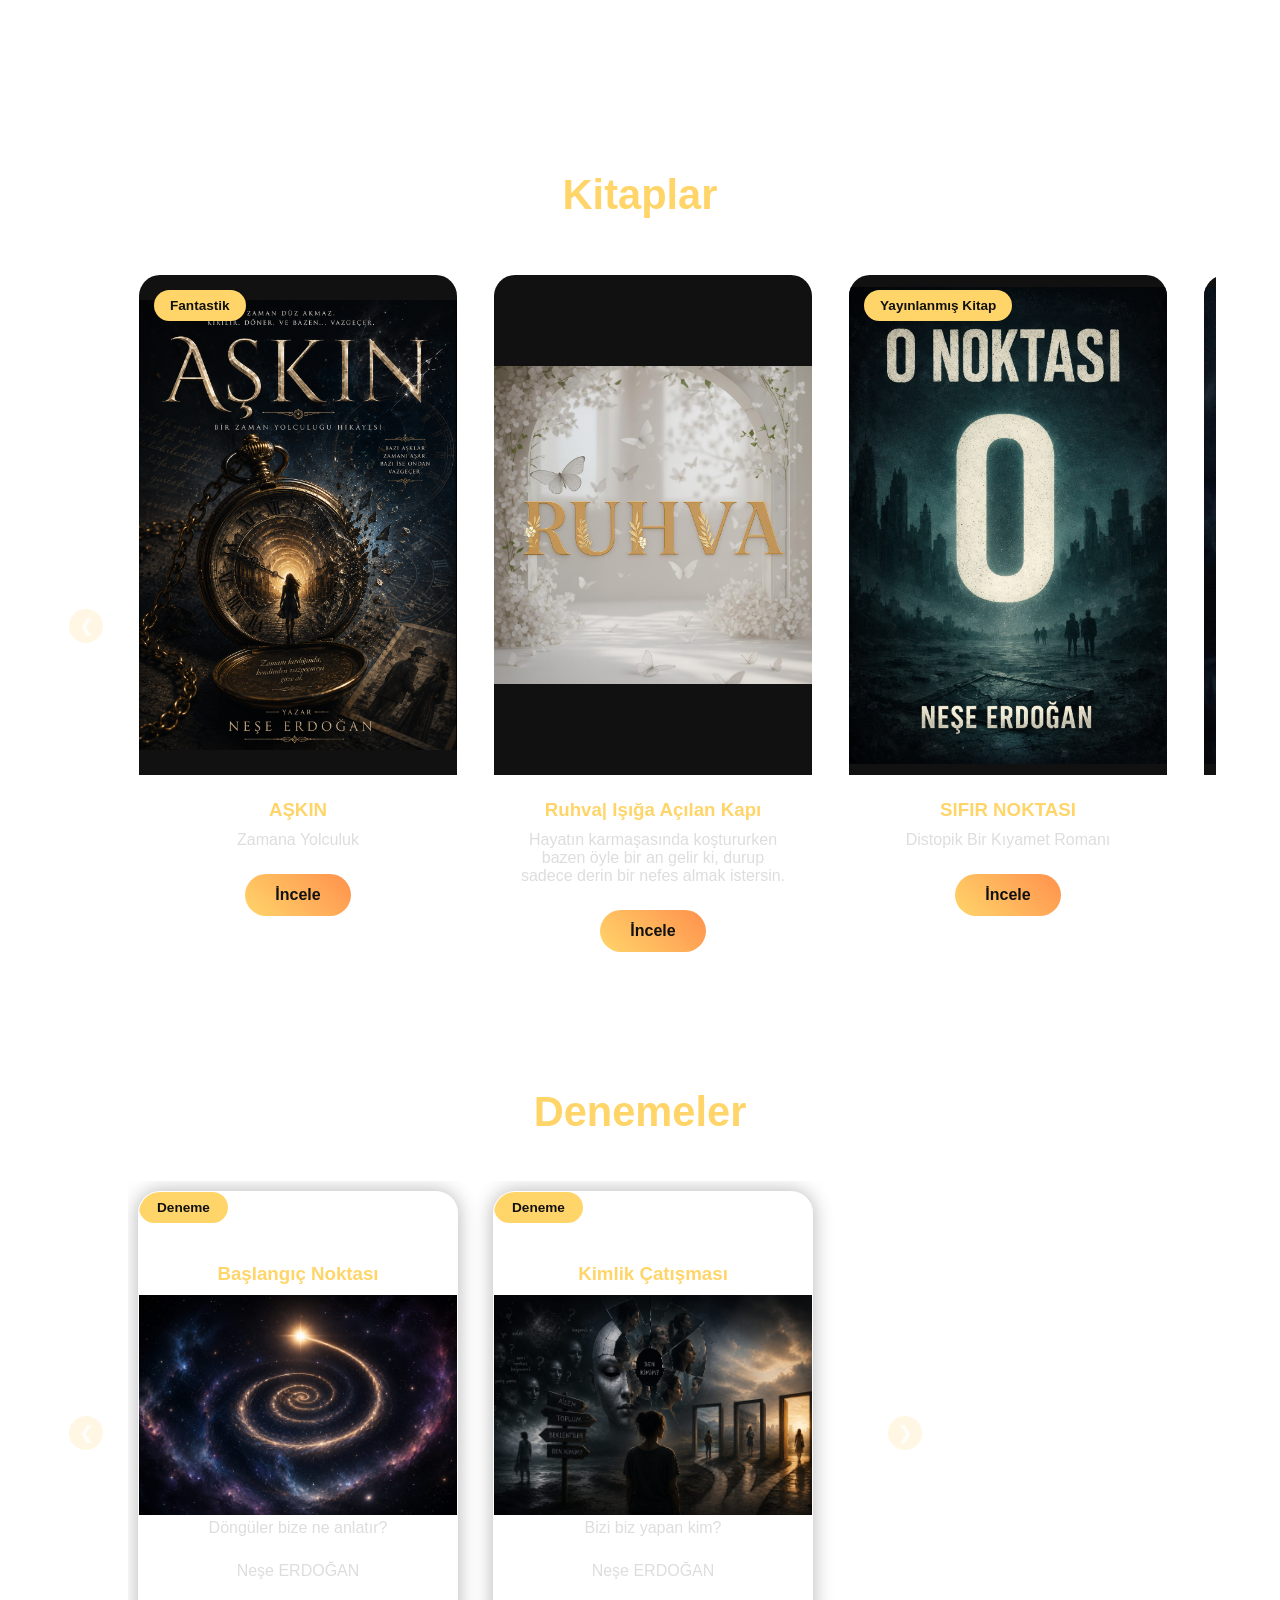
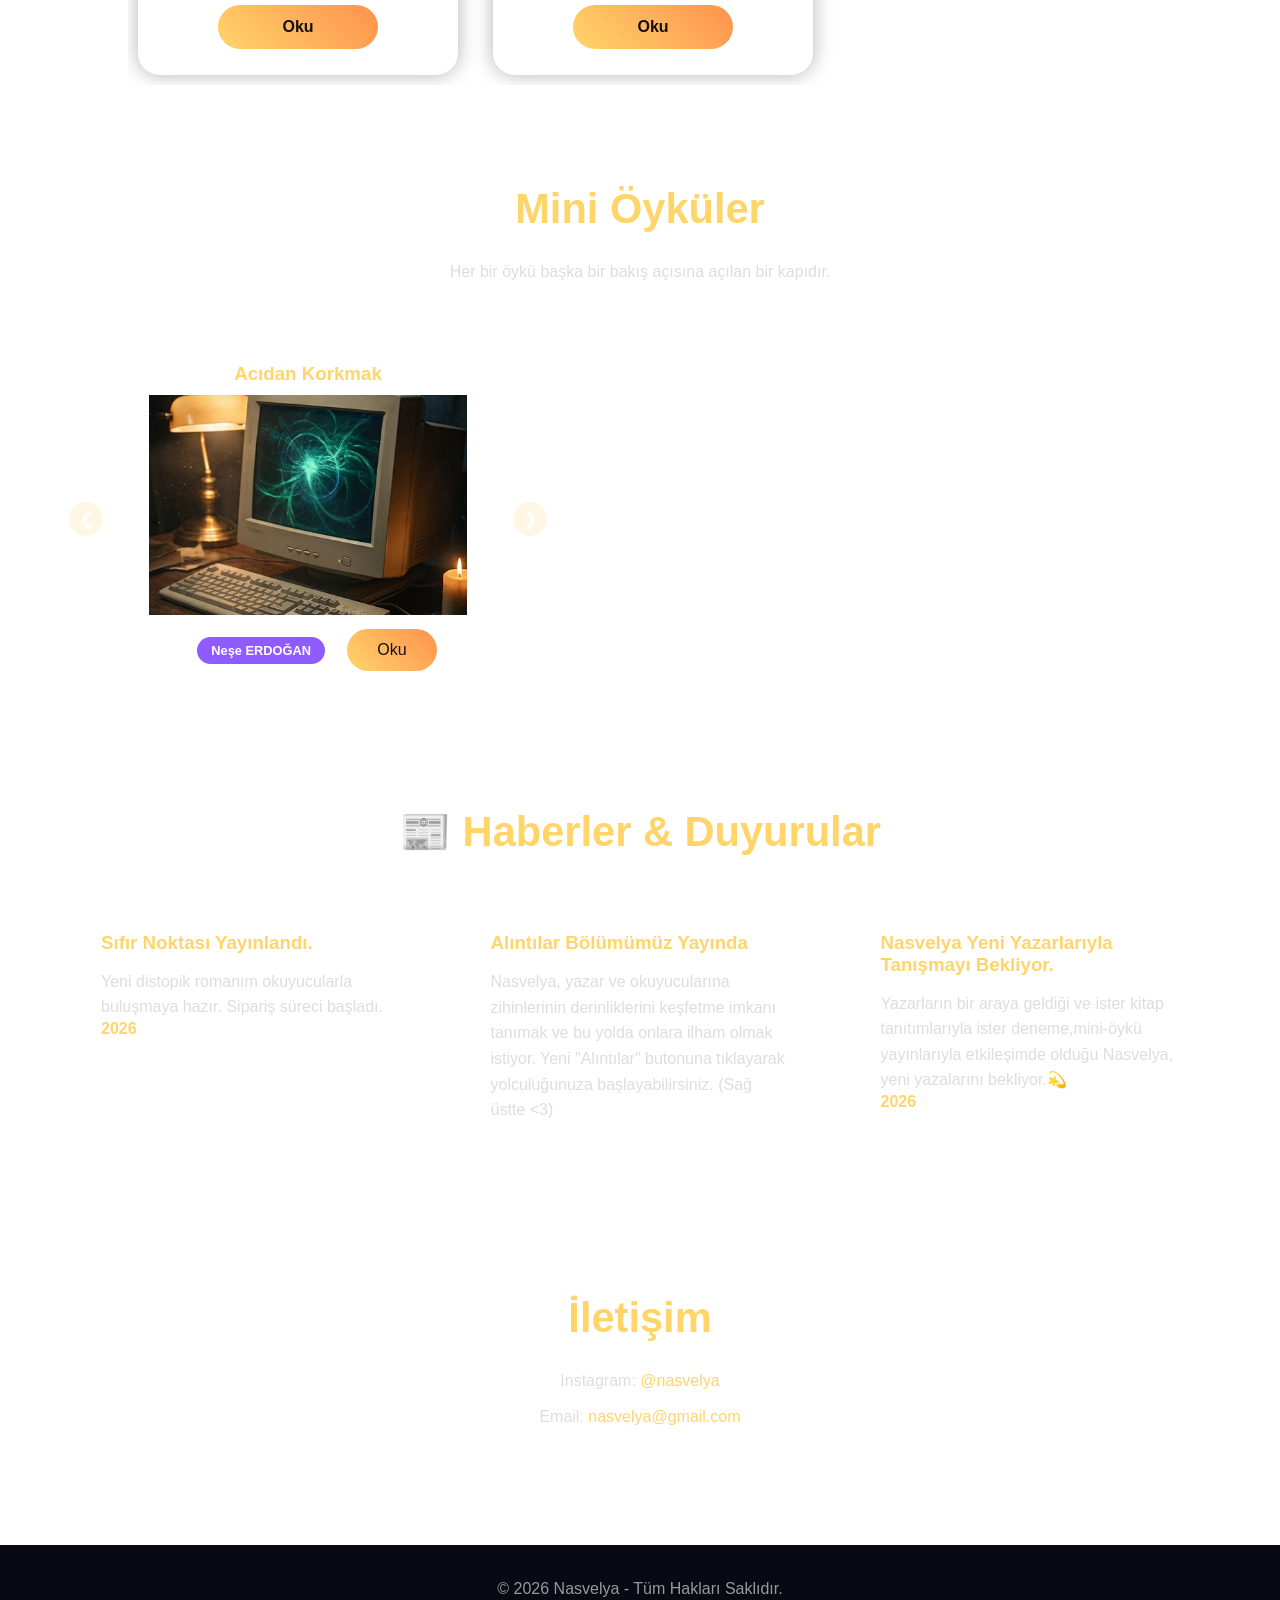
==== commit cab9a353: "Update index.html" ====
--- a/index.html
+++ b/index.html
@@ -351,9 +351,9 @@
 
     
 </div>
-   </div>   
+    
      <button class="arrow left">&#10095;</button>
-   
+   </div>  
    </div>
   
 </section>
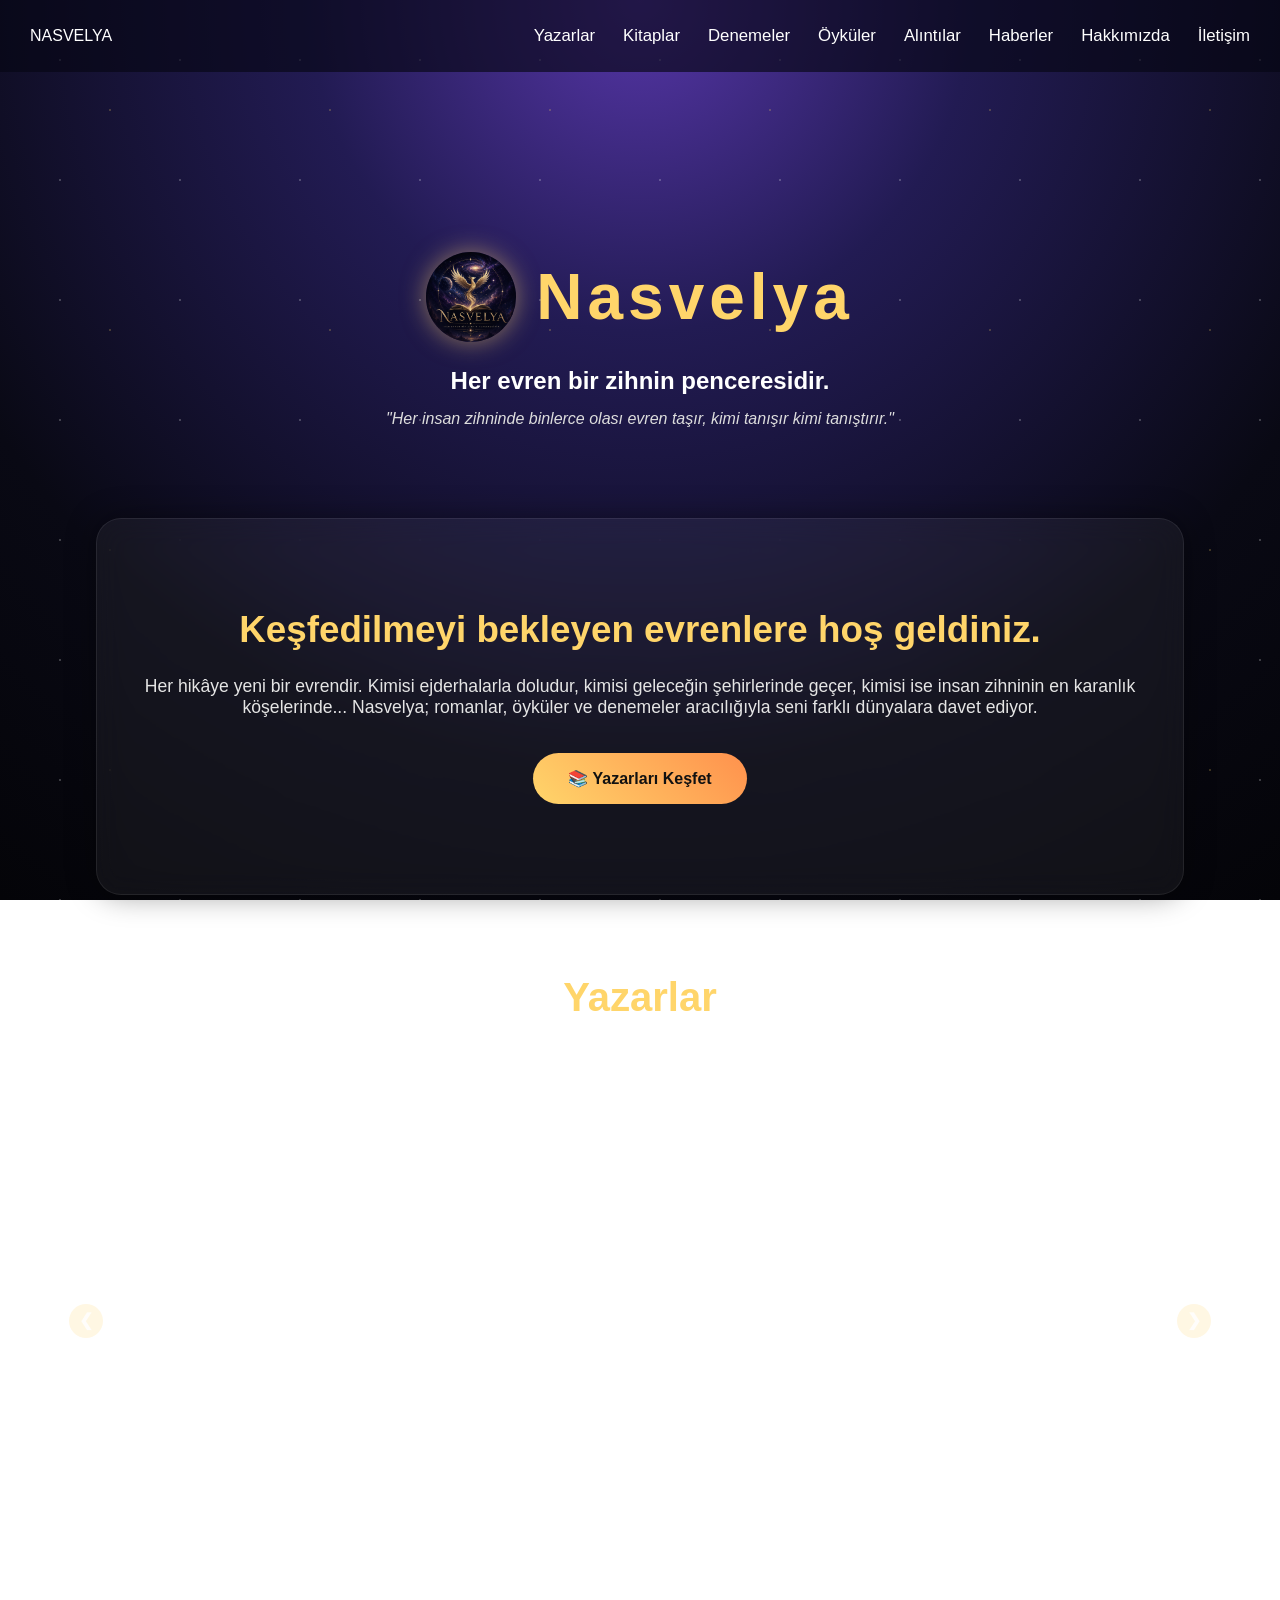
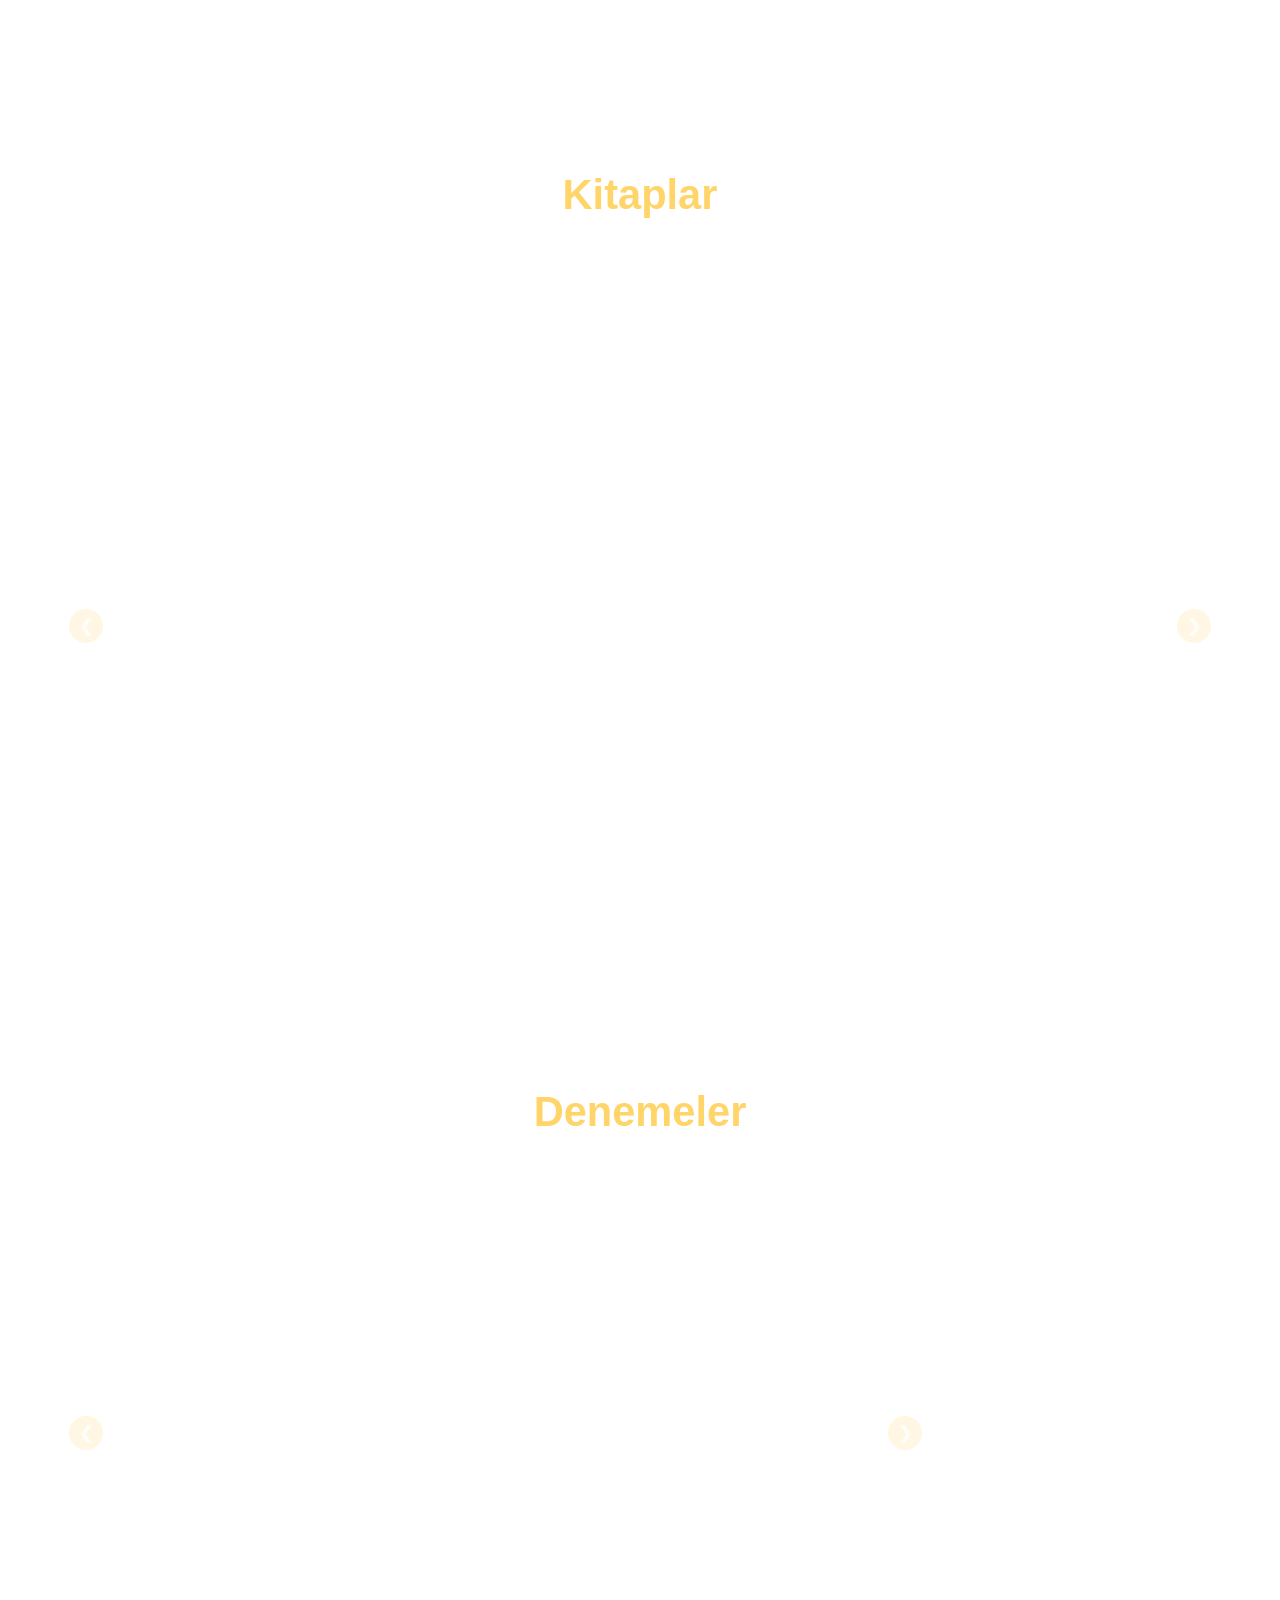
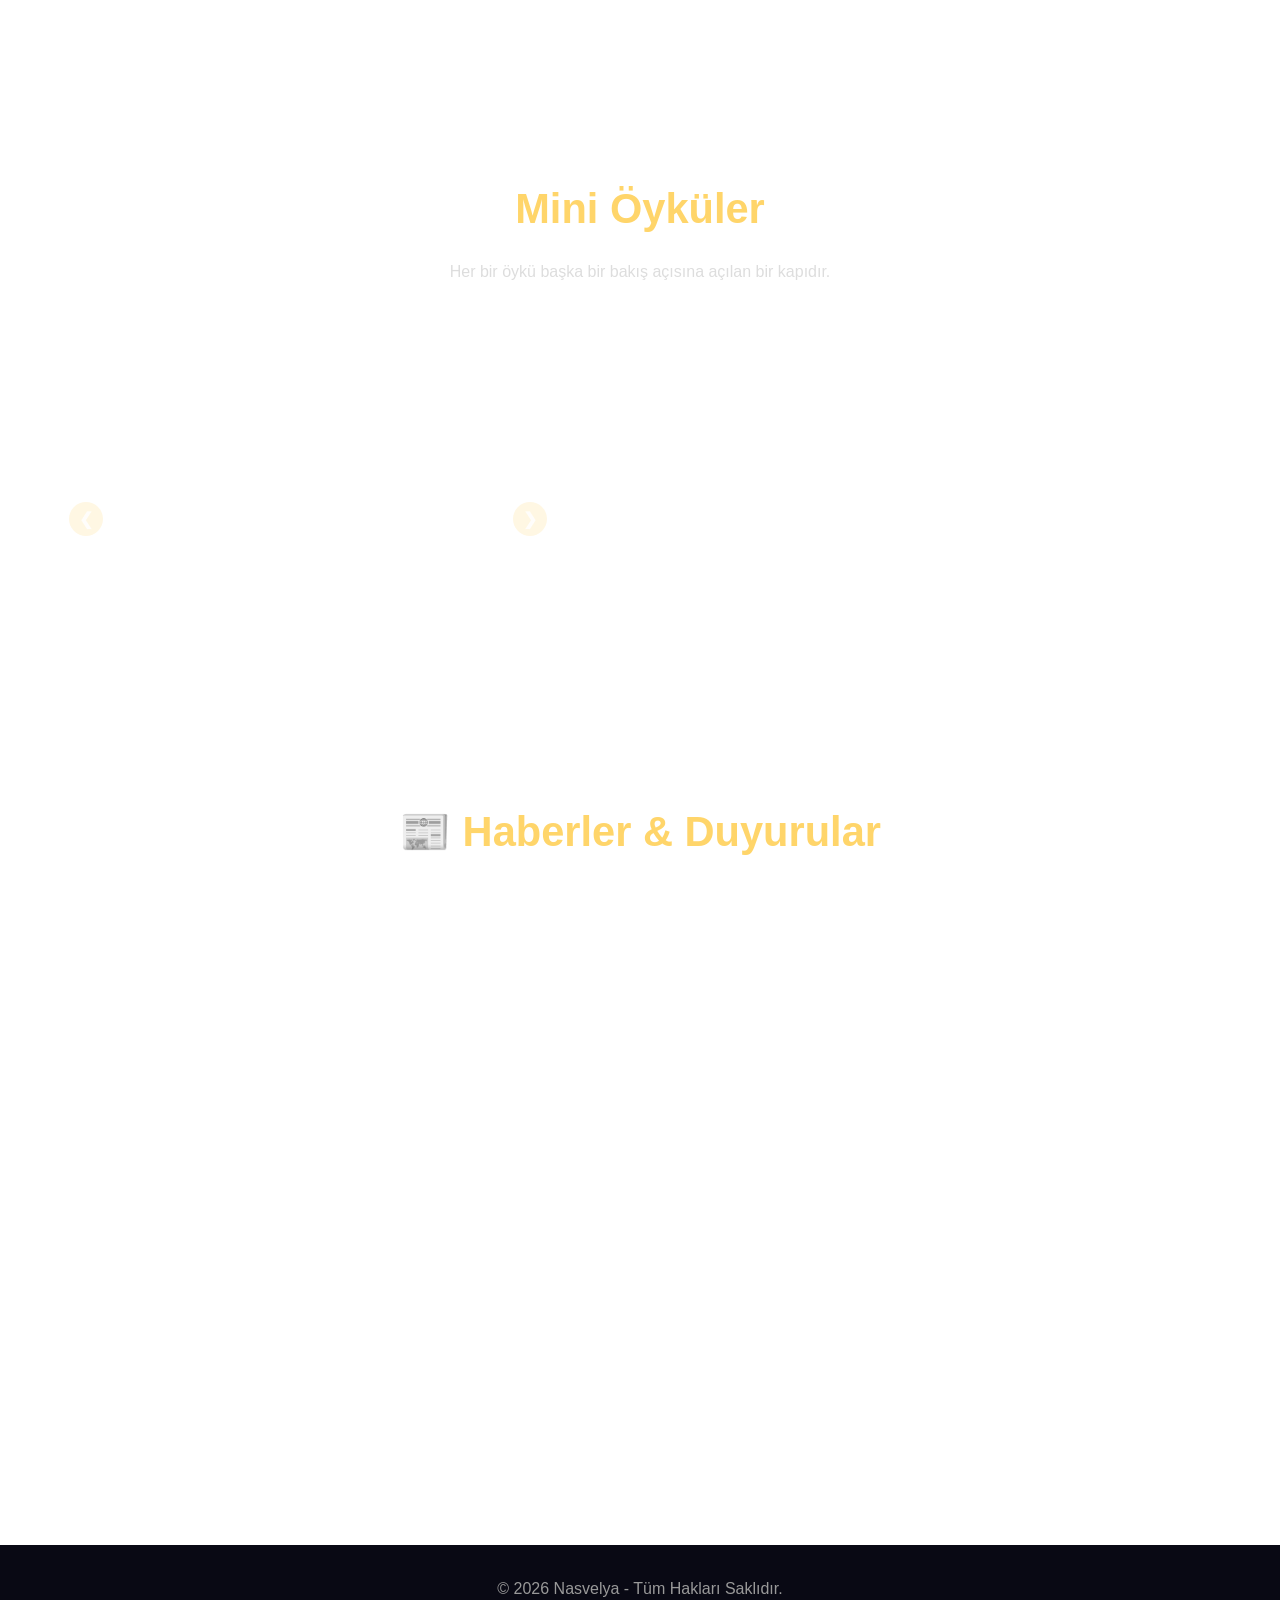
==== commit 2313f119: "Update index.html" ====
--- a/index.html
+++ b/index.html
@@ -351,9 +351,9 @@
 
     
 </div>
-    
-     <button class="arrow left">&#10095;</button>
-   </div>  
+     </div> 
+     <button class="arrow right">&#10095;</button>
+   
    </div>
   
 </section>
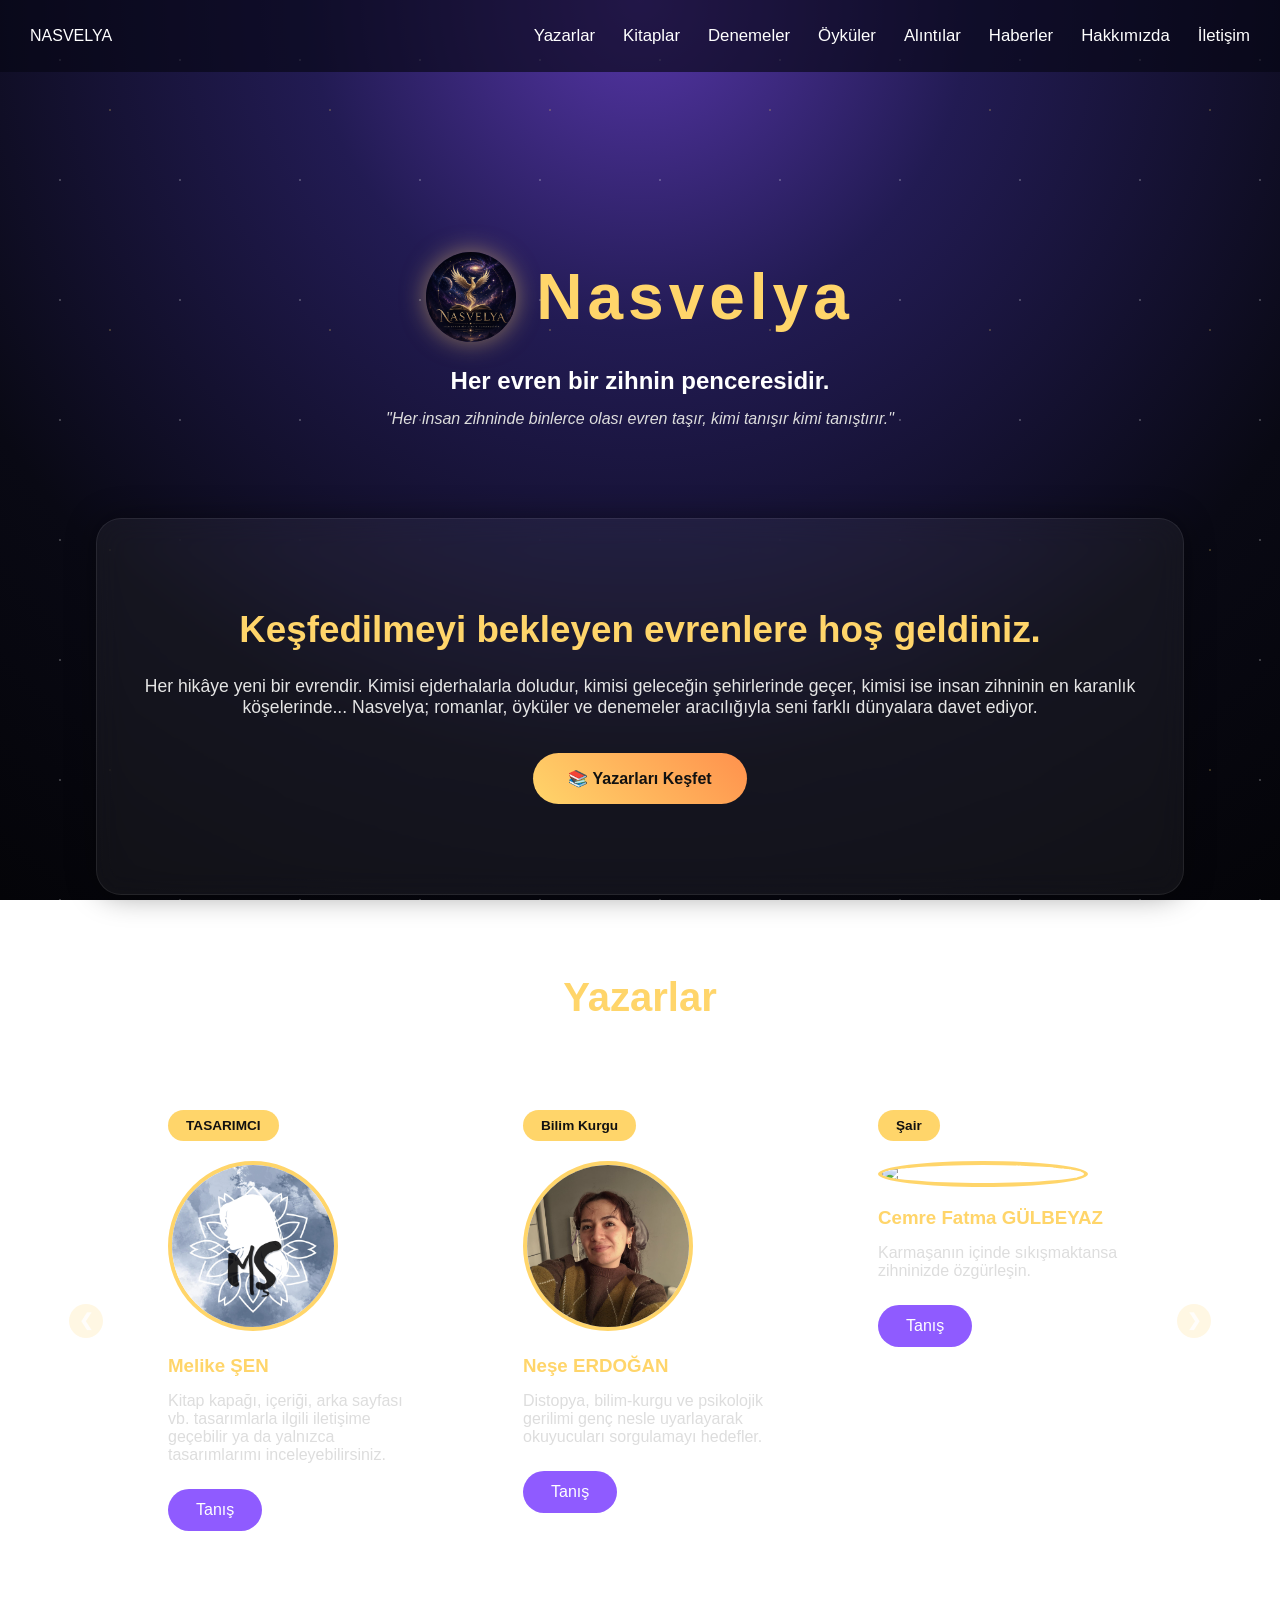
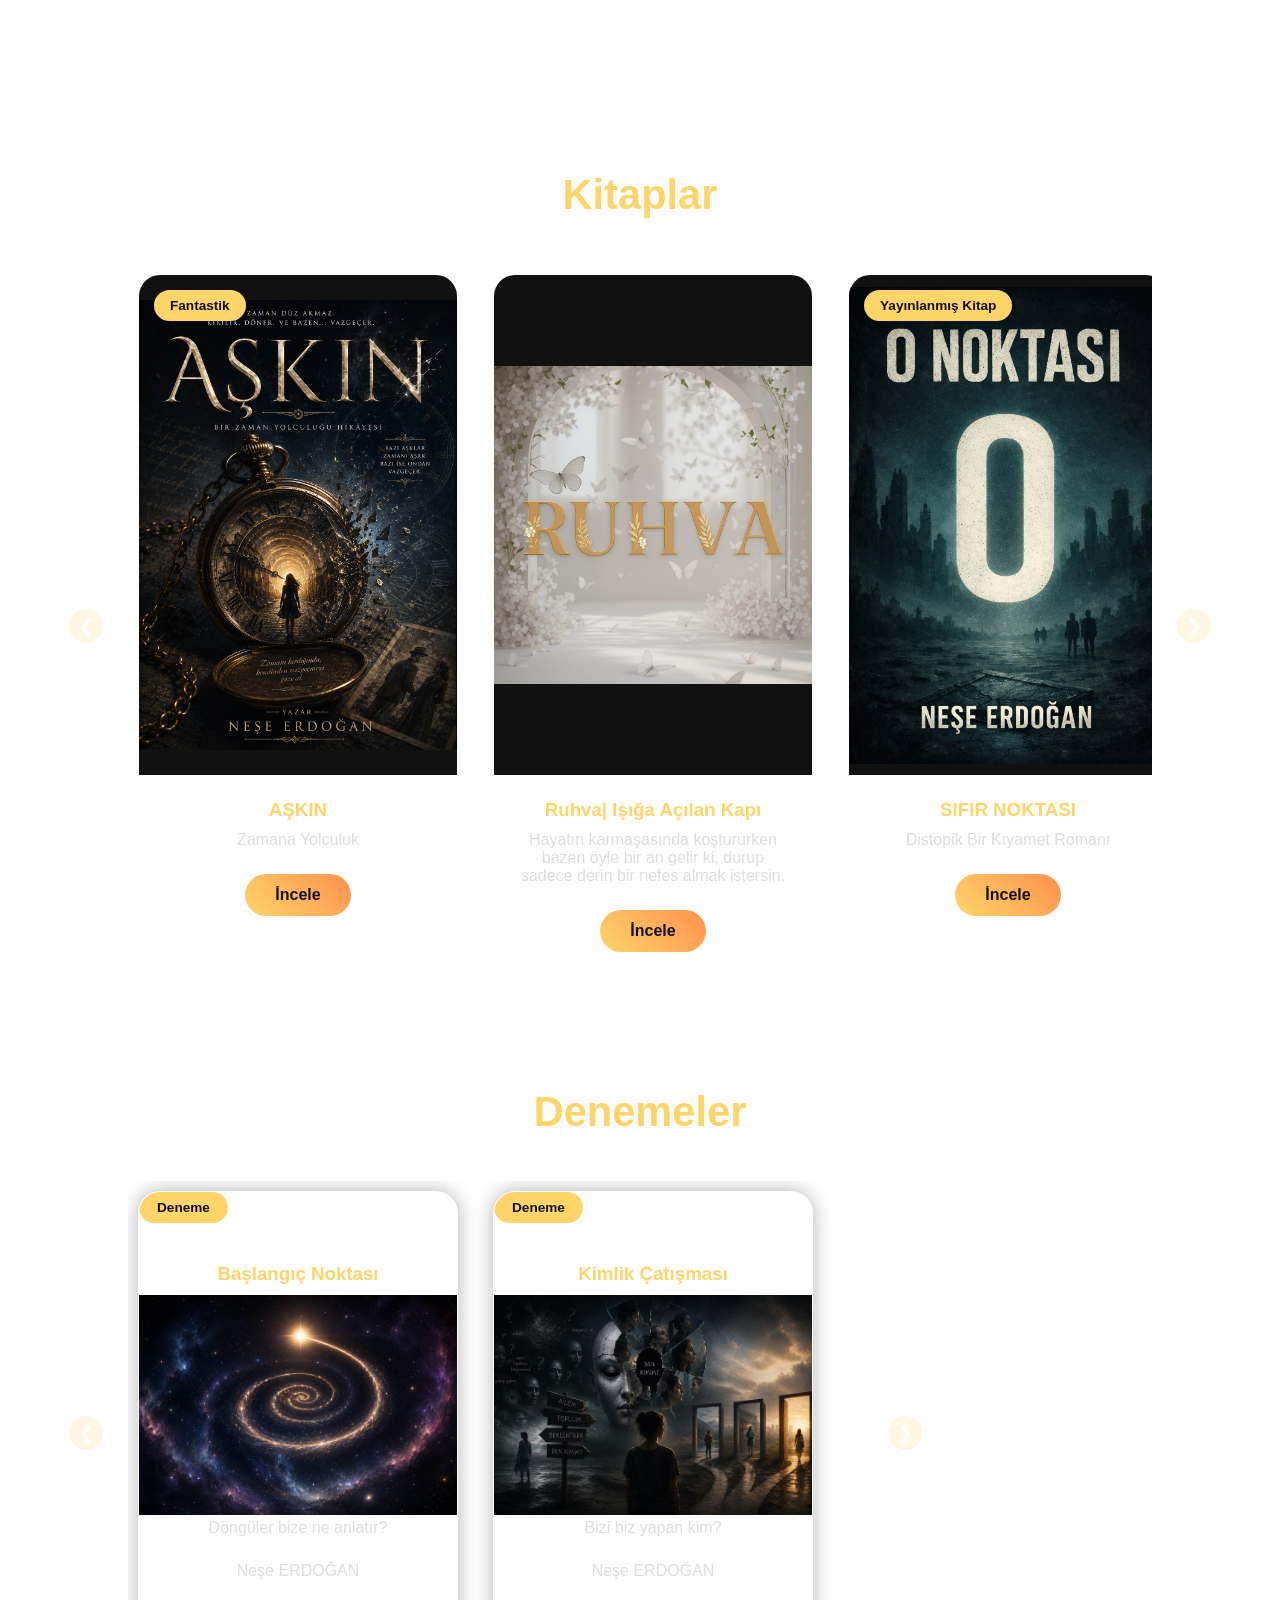
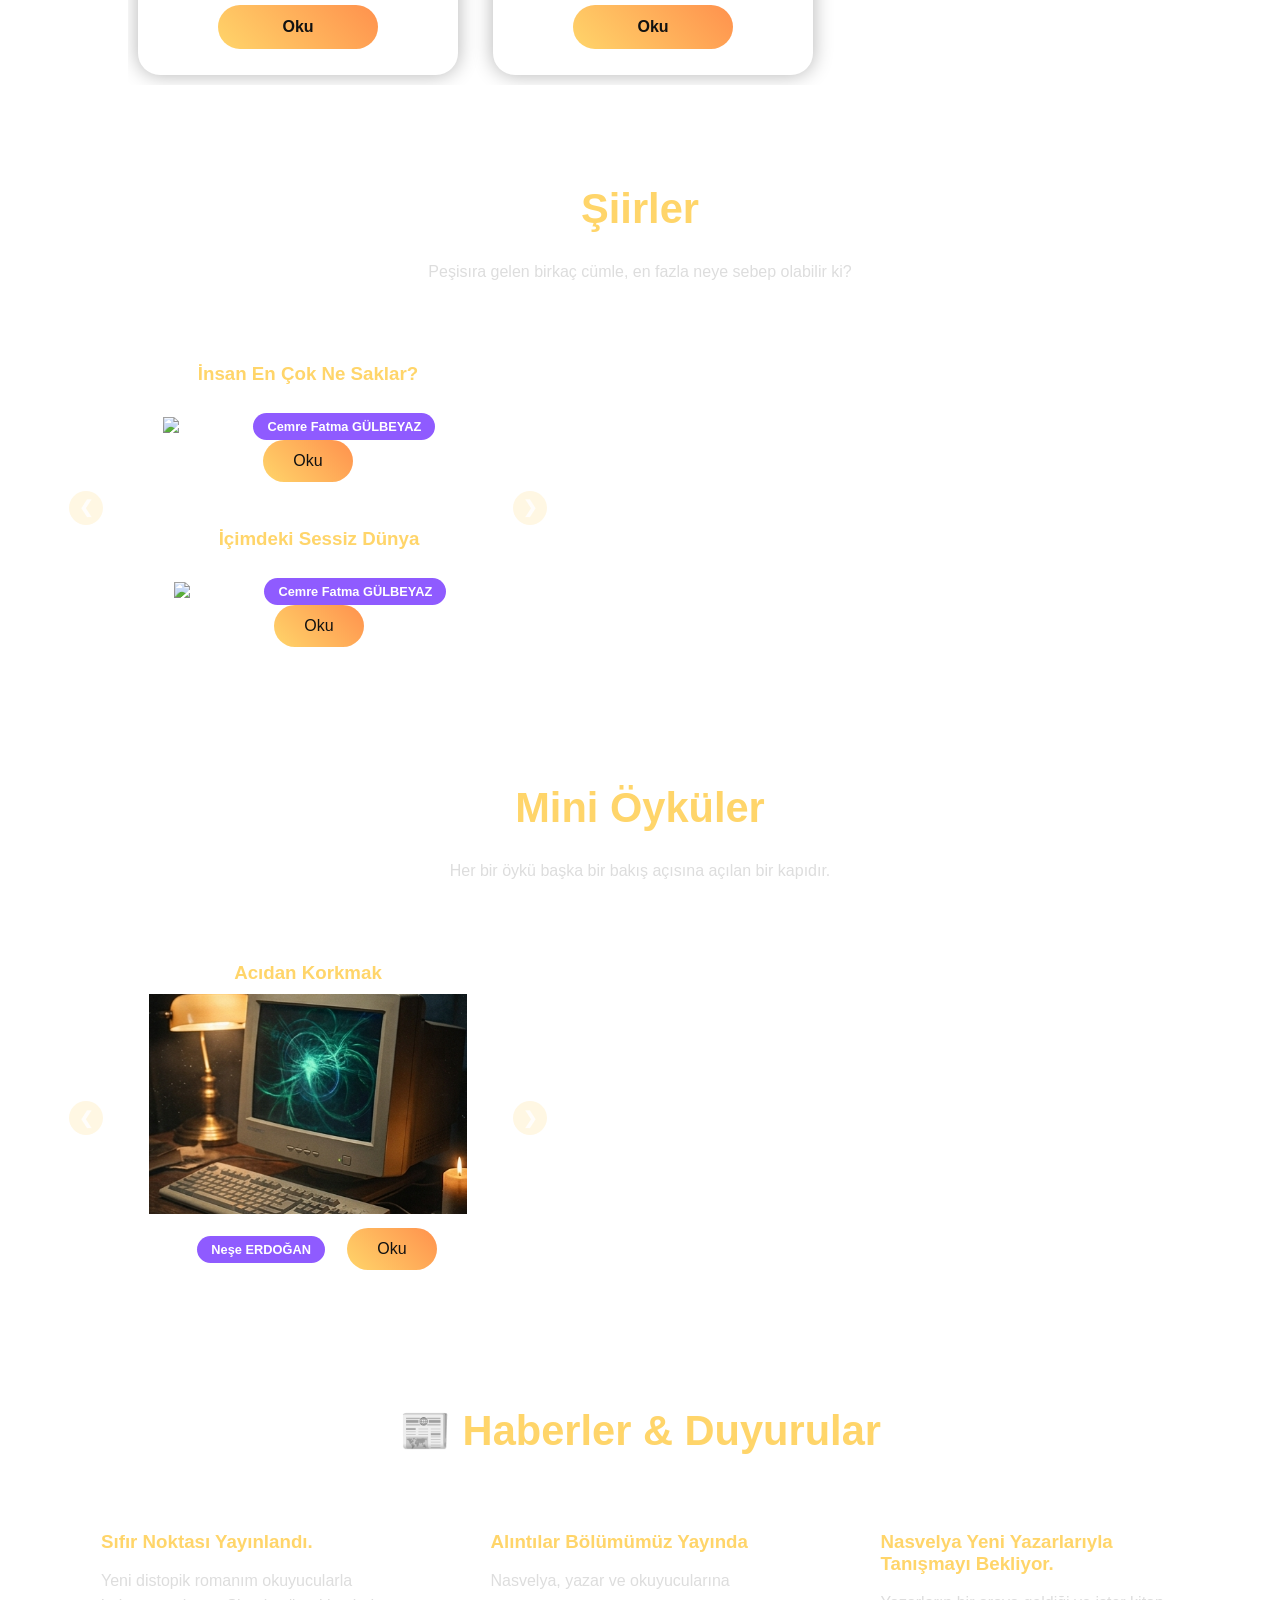
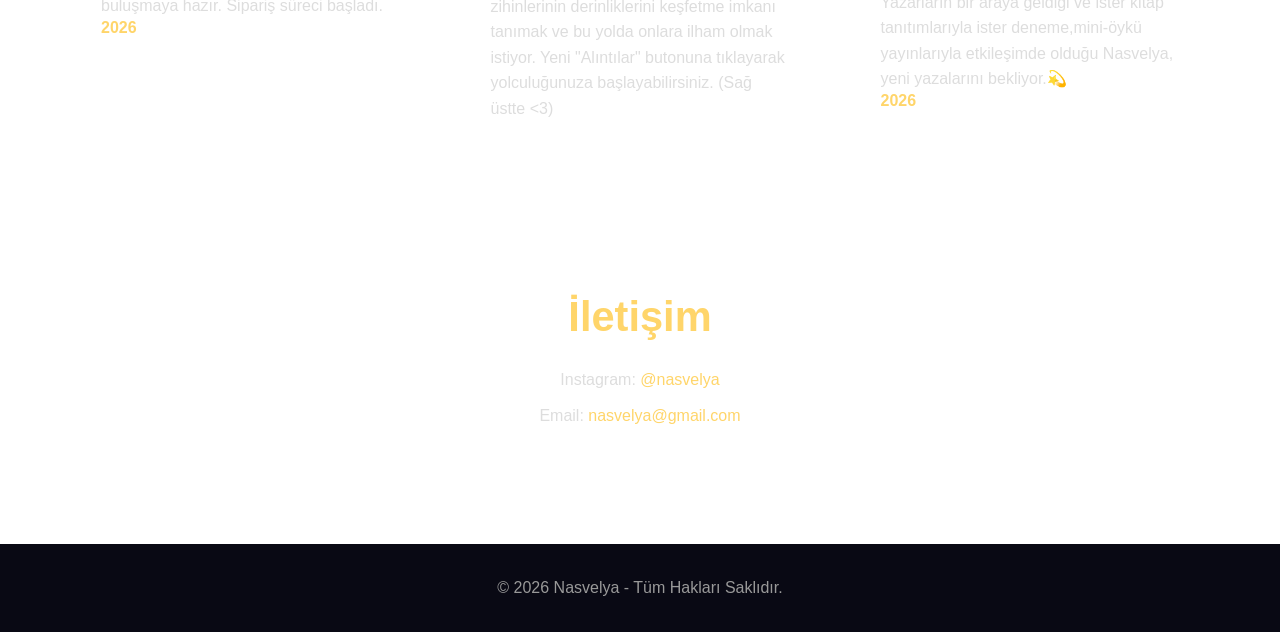
==== commit dbc71fea: "Update index.html" ====
--- a/index.html
+++ b/index.html
@@ -200,15 +200,28 @@
 </a>
 
 </div>
-
  <!--Dördüncü---->
 <div class="person-card">
 
 <span class="badge">
+Şair
+</span>
+<img src="ce.jpg" alt="Cemre Fatma GÜLBEYAZ">
+
+<h3>Cemre Fatma GÜLBEYAZ</h3>
+
+<p> Karmaşanın içinde sıkışmaktansa zihninizde özgürleşin.</p>
+
+<a href="ce.html">
+Tanış
+</a>
+</div>
+ <!--Dördüncü---->
+<div class="person-card">
+
+<span class="badge">
 Psikoloji-Astroloji
 </span>
-
-  <img src="bey.jpg"png" alt="Beyza Nur ASLANBEY">
 
 <h3>Beyza Nur ASLANBEY</h3>
 
@@ -389,6 +402,53 @@
         <button class="arrow right">&#10095;</button>
      </div>
     </section>
+<section id="stories">
+    <h2>Şiirler</h2>
+
+<p>
+Peşisıra gelen birkaç cümle, en fazla neye sebep olabilir ki?
+</p>
+<div class="story-slider">
+
+<button class="arrow left">&#10094;</button>
+<div class="story-container">
+   
+<article class="story-card">
+  <h3>İnsan En Çok Ne Saklar?</h3>
+
+<img src="ce1.png" alt="KAPAK">
+  <span class="badge">
+    Cemre Fatma GÜLBEYAZ
+  </span>
+  
+<a href="ce.html">
+Oku
+</a>
+
+<article class="story-card">
+  <h3>İçimdeki Sessiz Dünya</h3>
+
+<img src="ce2.png" alt="KAPAK">
+  <span class="badge">
+    Cemre Fatma GÜLBEYAZ
+  </span>
+  
+<a href="ce.html">
+Oku
+</a>
+
+</article>
+
+</div>
+<button class="arrow right">&#10095;</button>
+</div>
+
+
+</section>
+
+
+
+
   
 <section id="stories">
     <h2>Mini Öyküler</h2>
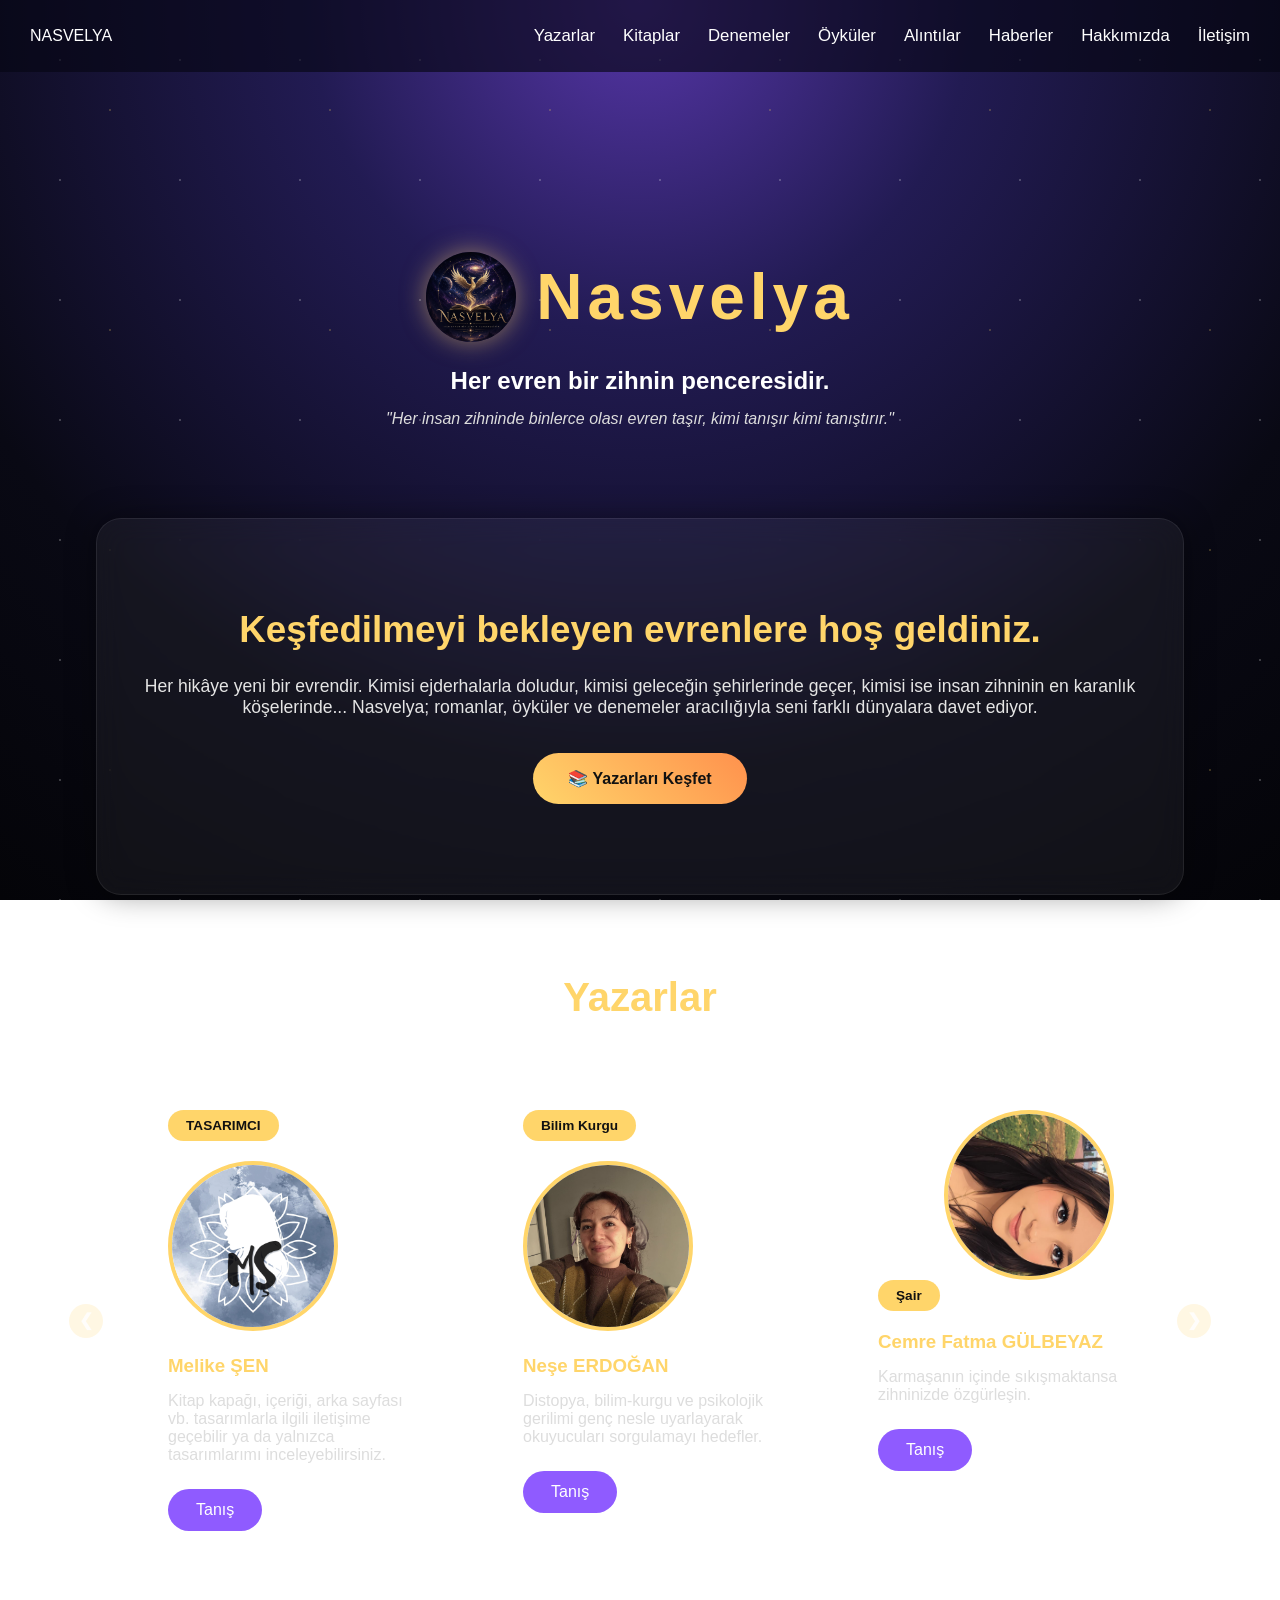
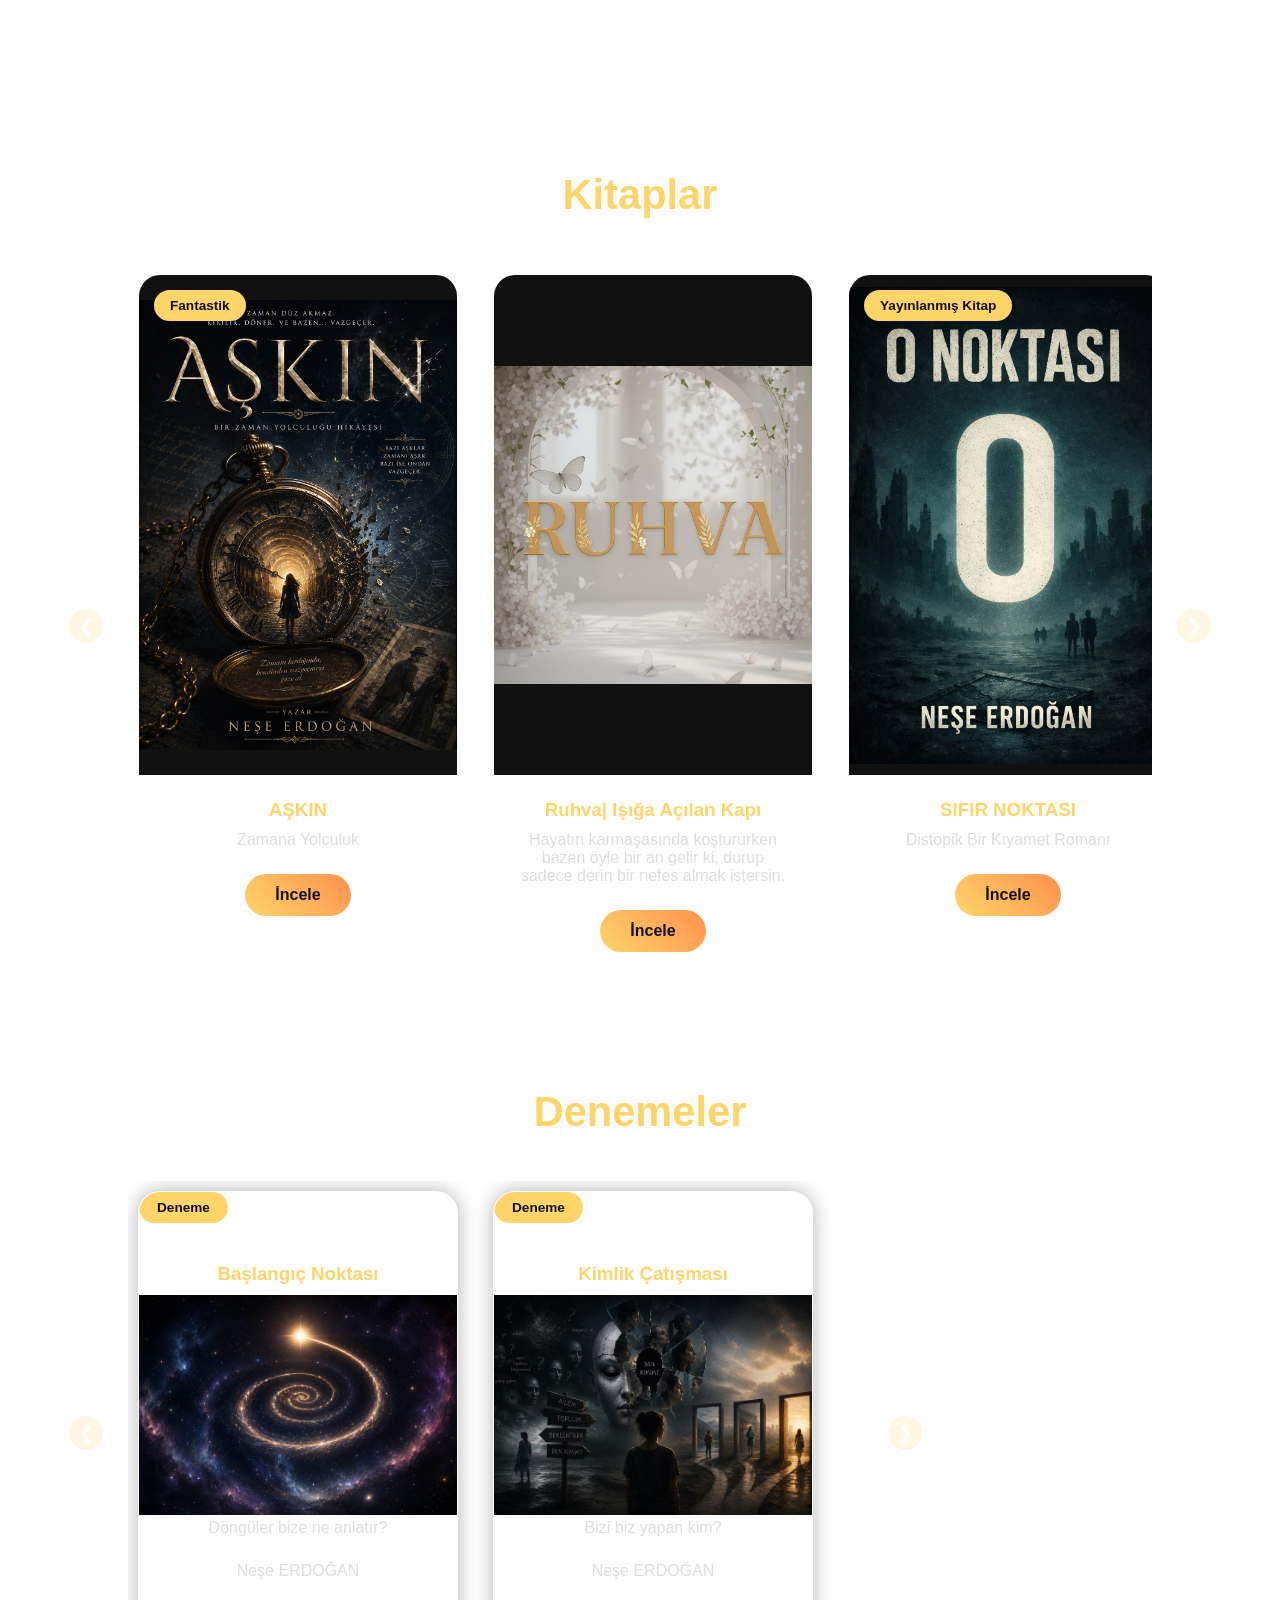
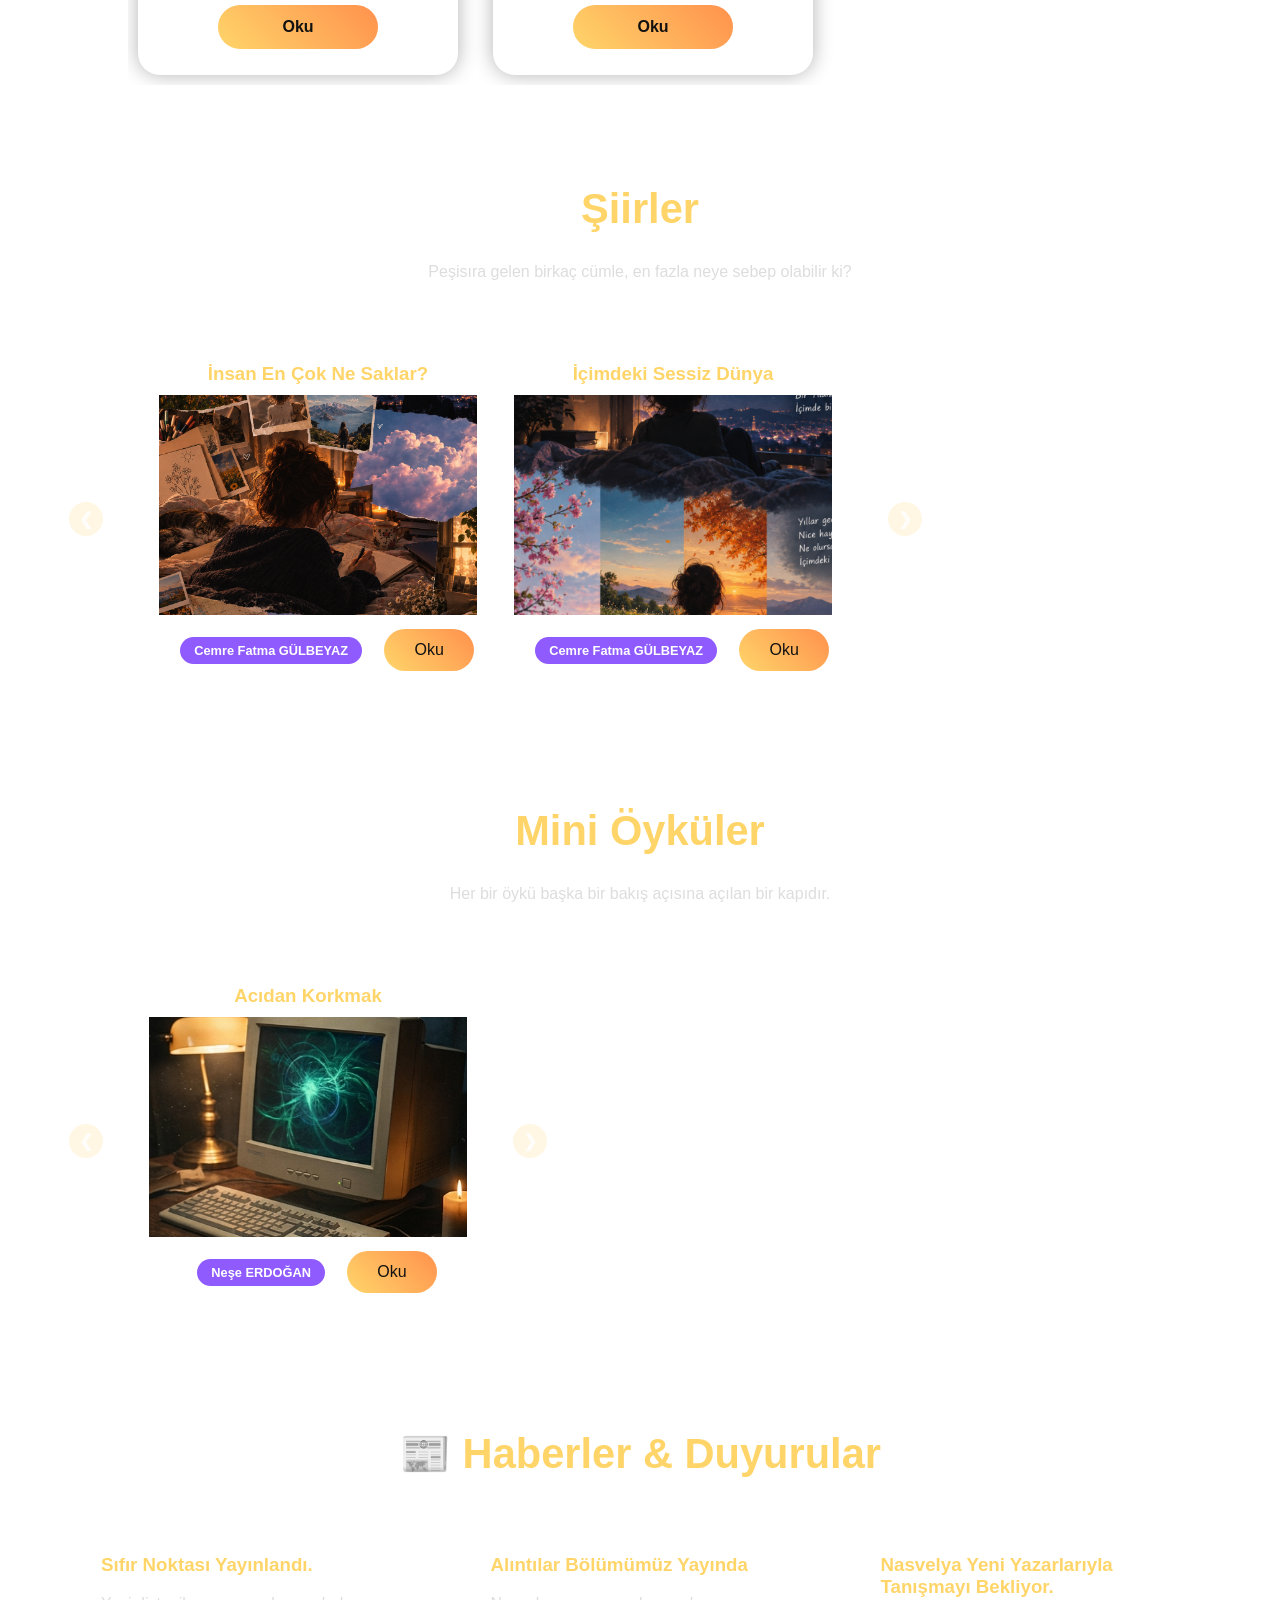
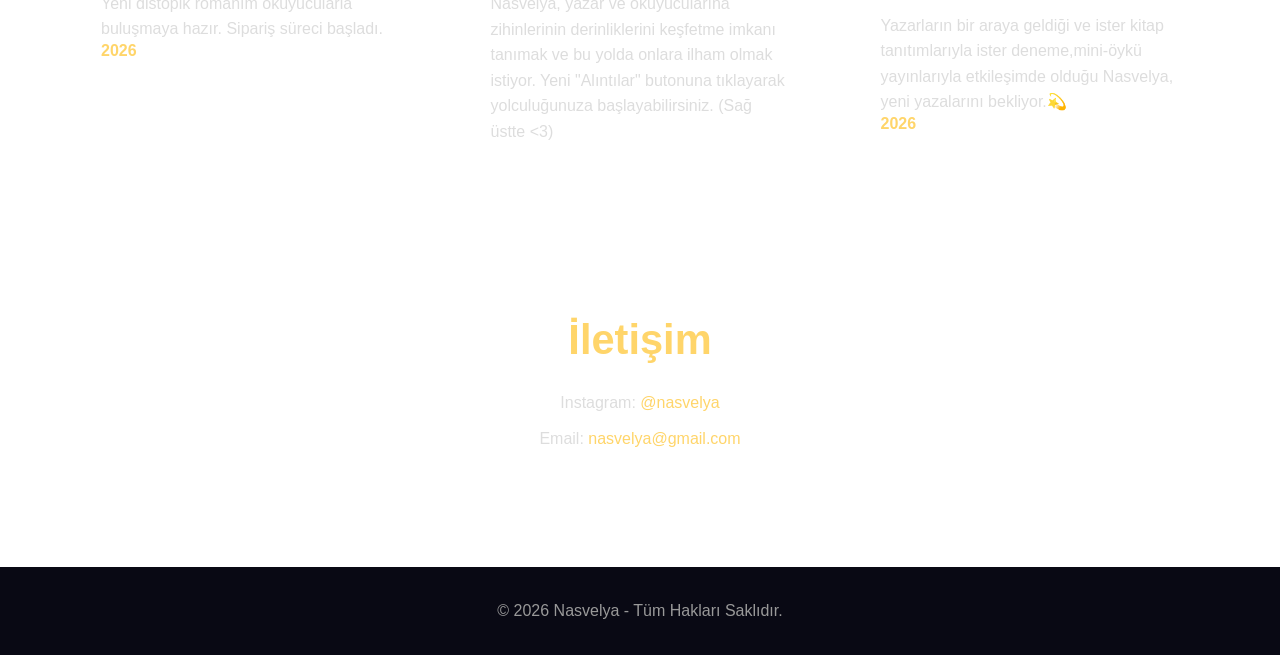
==== commit d920dacf: "Update index.html" ====
--- a/index.html
+++ b/index.html
@@ -424,7 +424,7 @@
 <a href="ce.html">
 Oku
 </a>
-
+</article>
 <article class="story-card">
   <h3>İçimdeki Sessiz Dünya</h3>
 
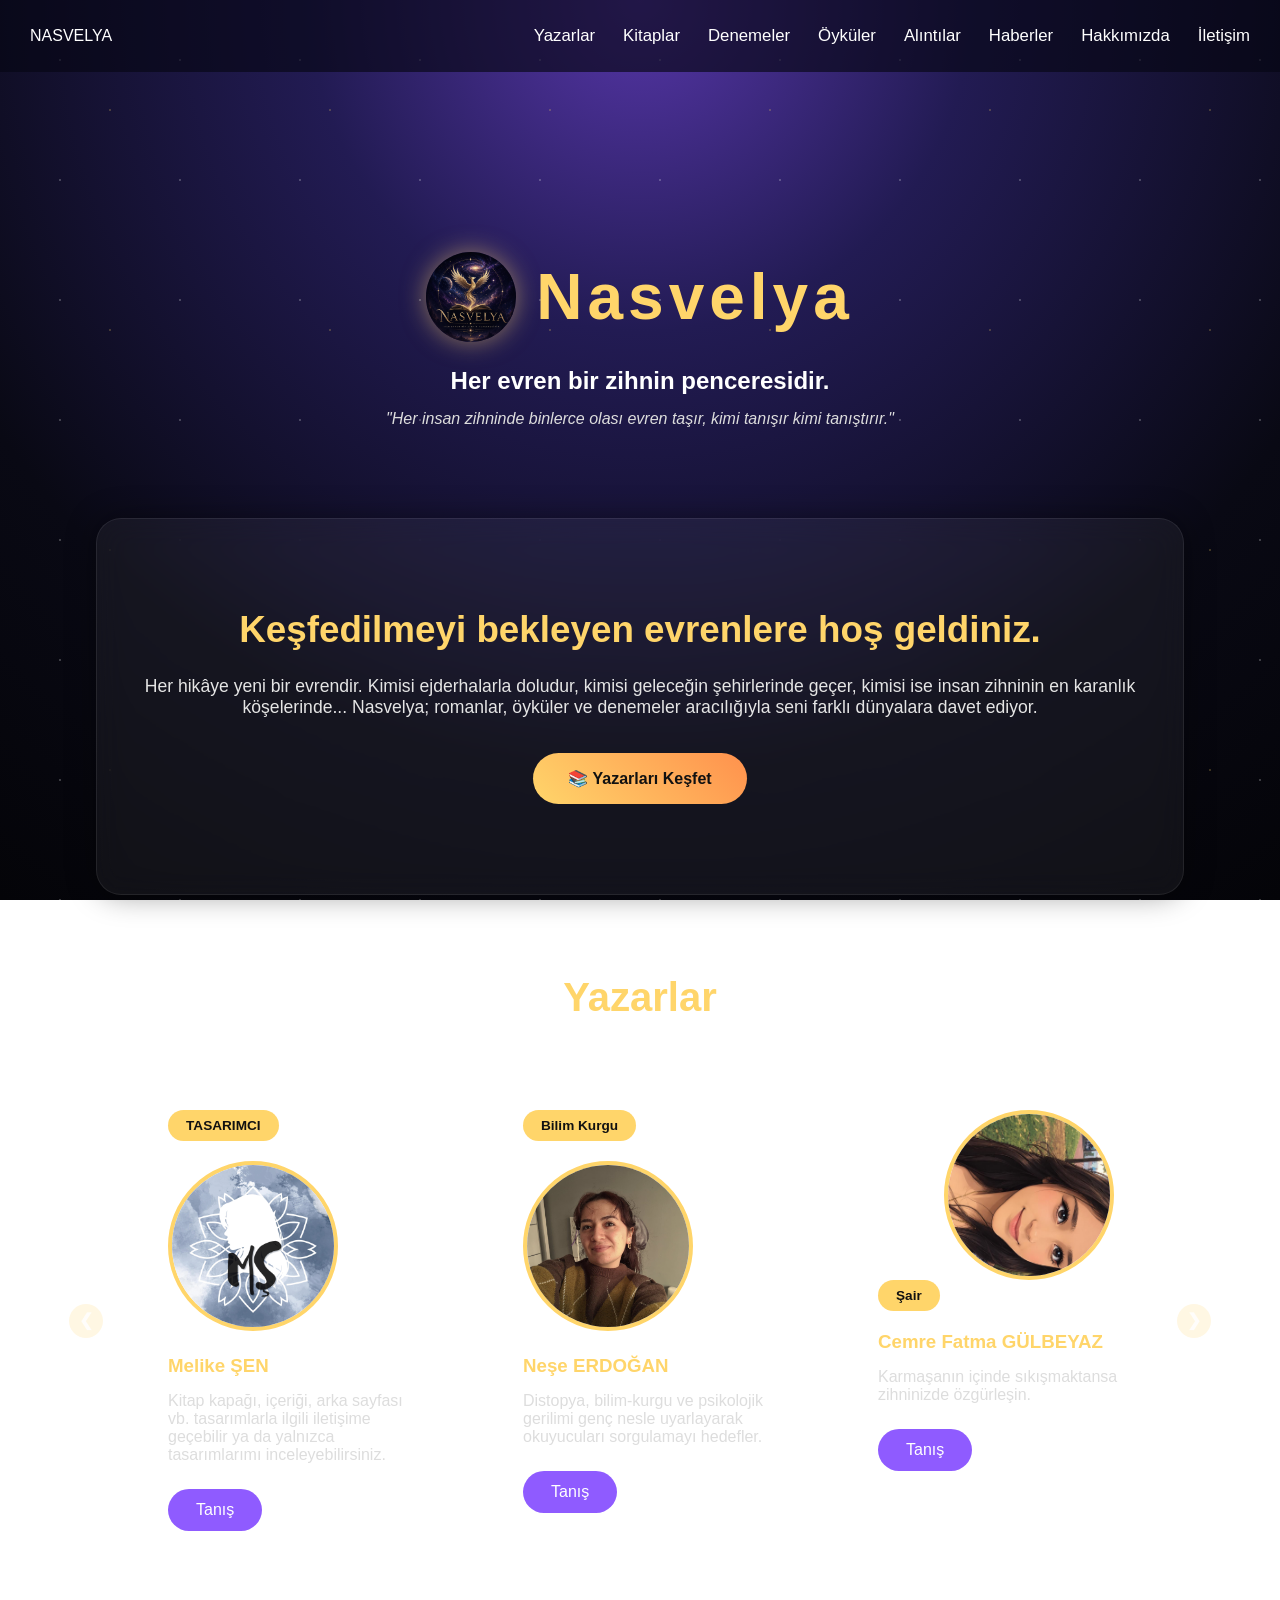
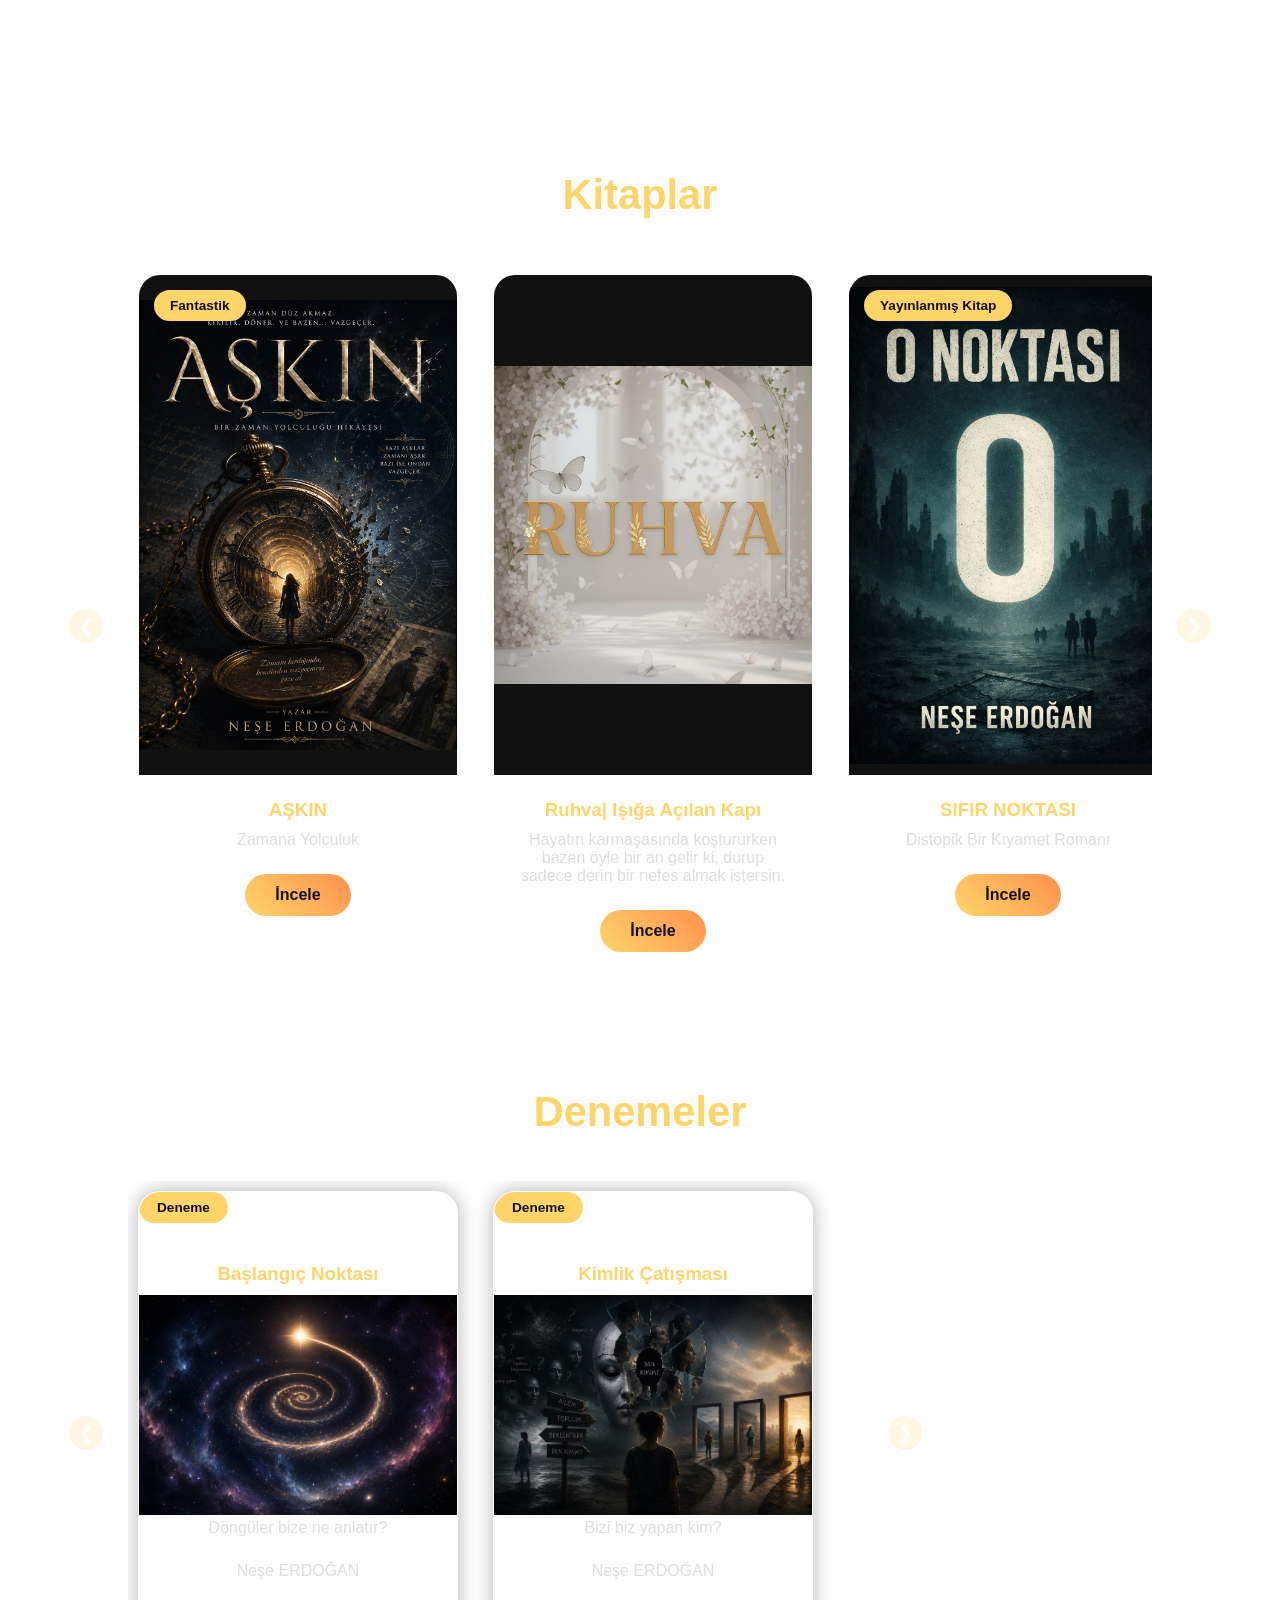
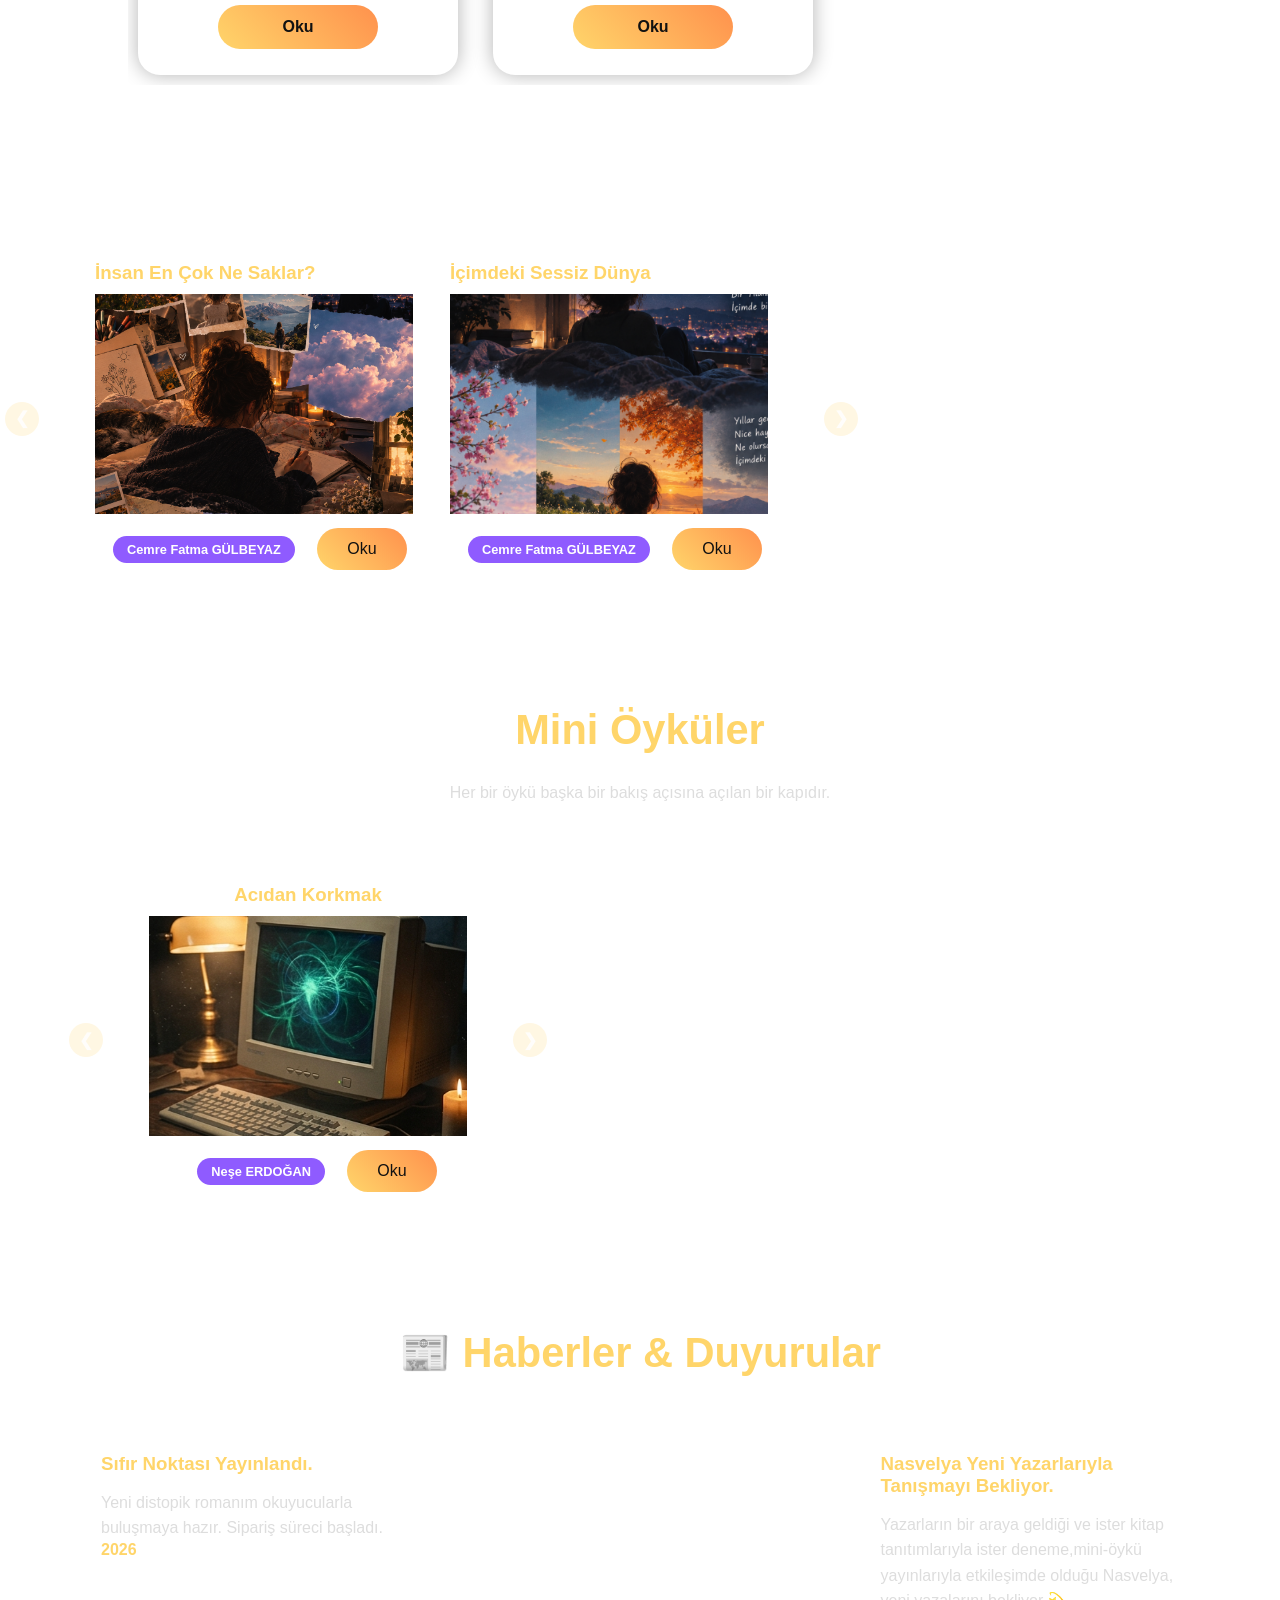
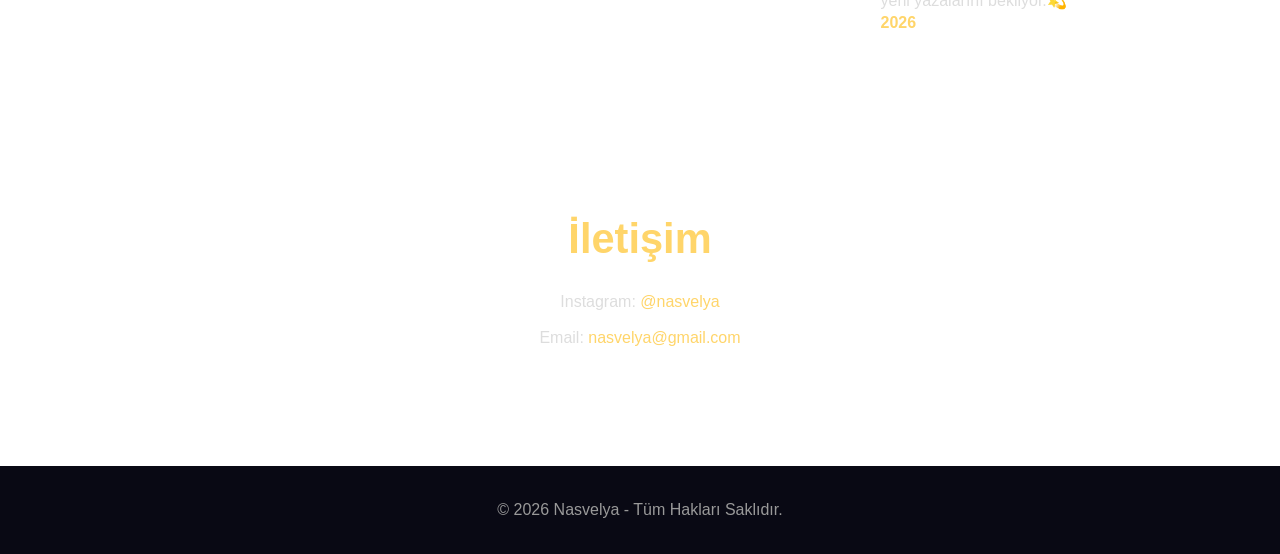
==== commit cdfbd3a7: "Update index.html" ====
--- a/index.html
+++ b/index.html
@@ -402,7 +402,7 @@
         <button class="arrow right">&#10095;</button>
      </div>
     </section>
-<section id="stories">
+<section id="poes">
     <h2>Şiirler</h2>
 
 <p>
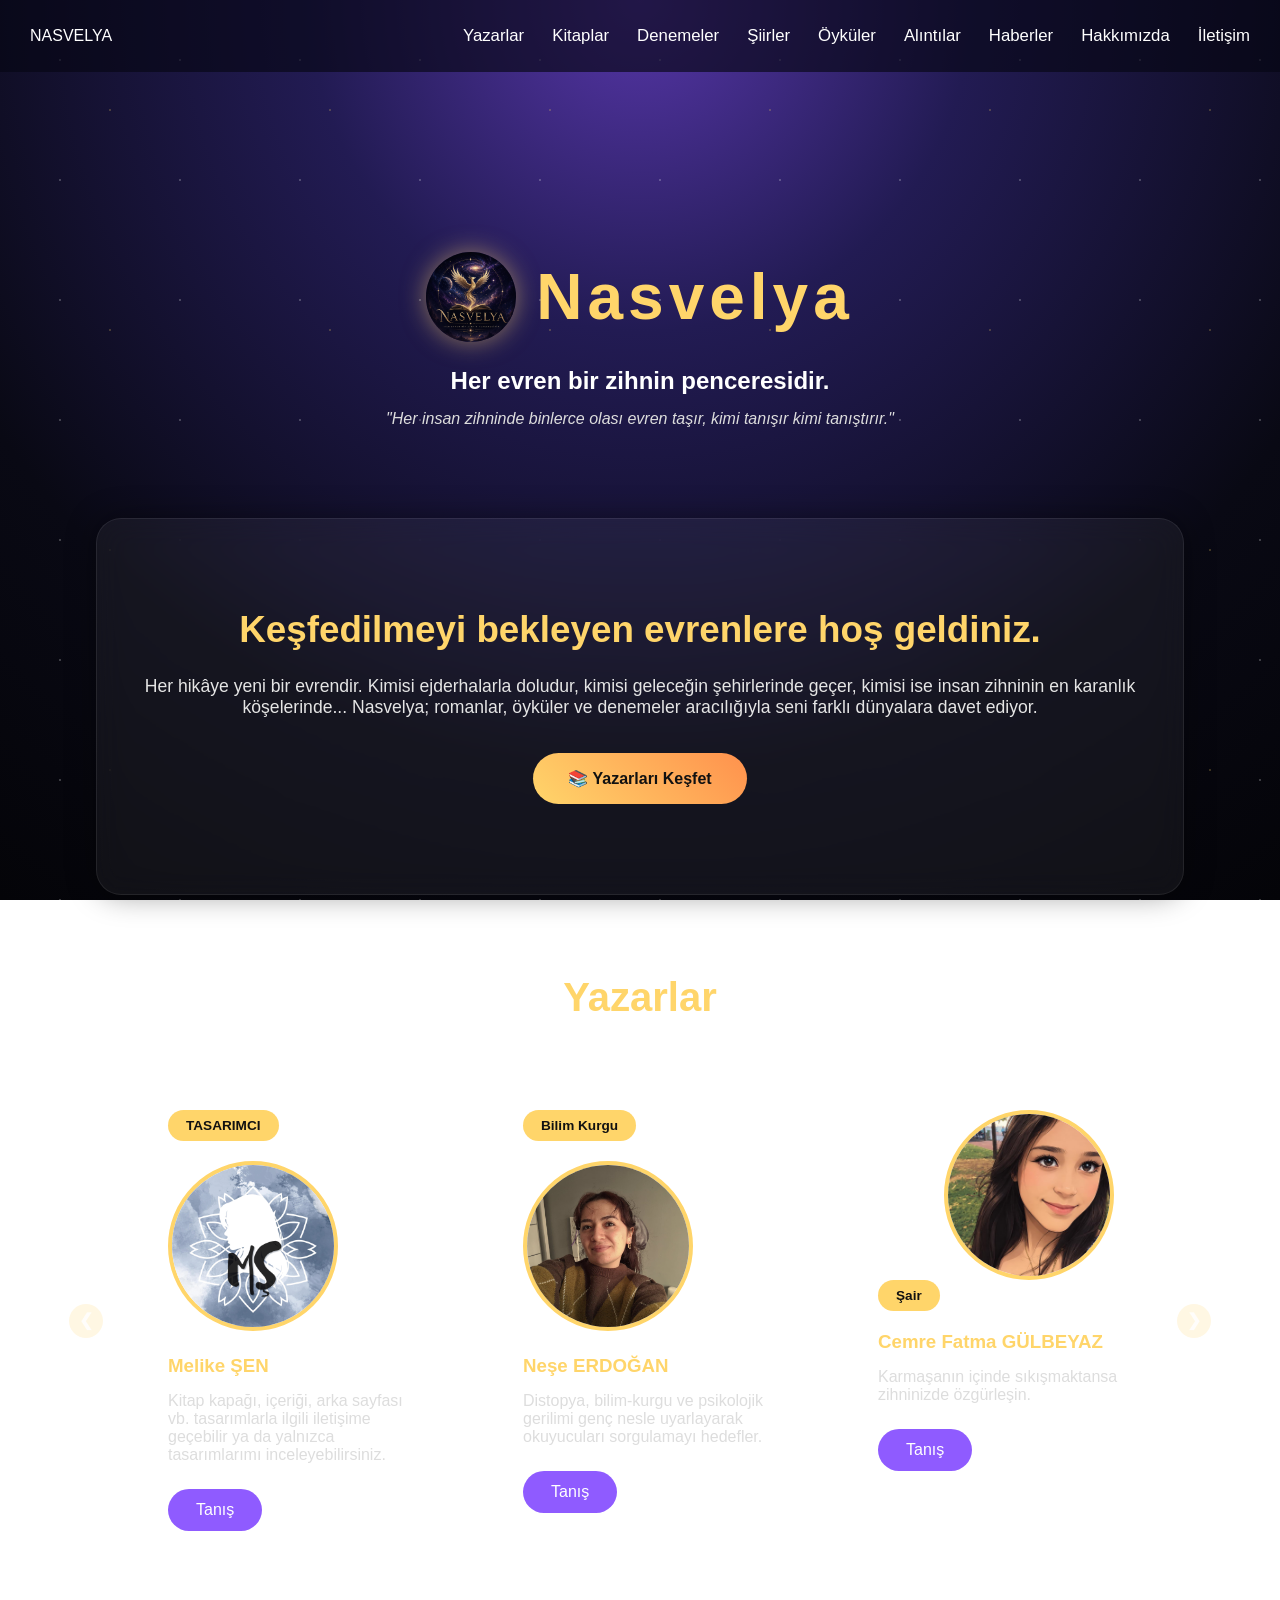
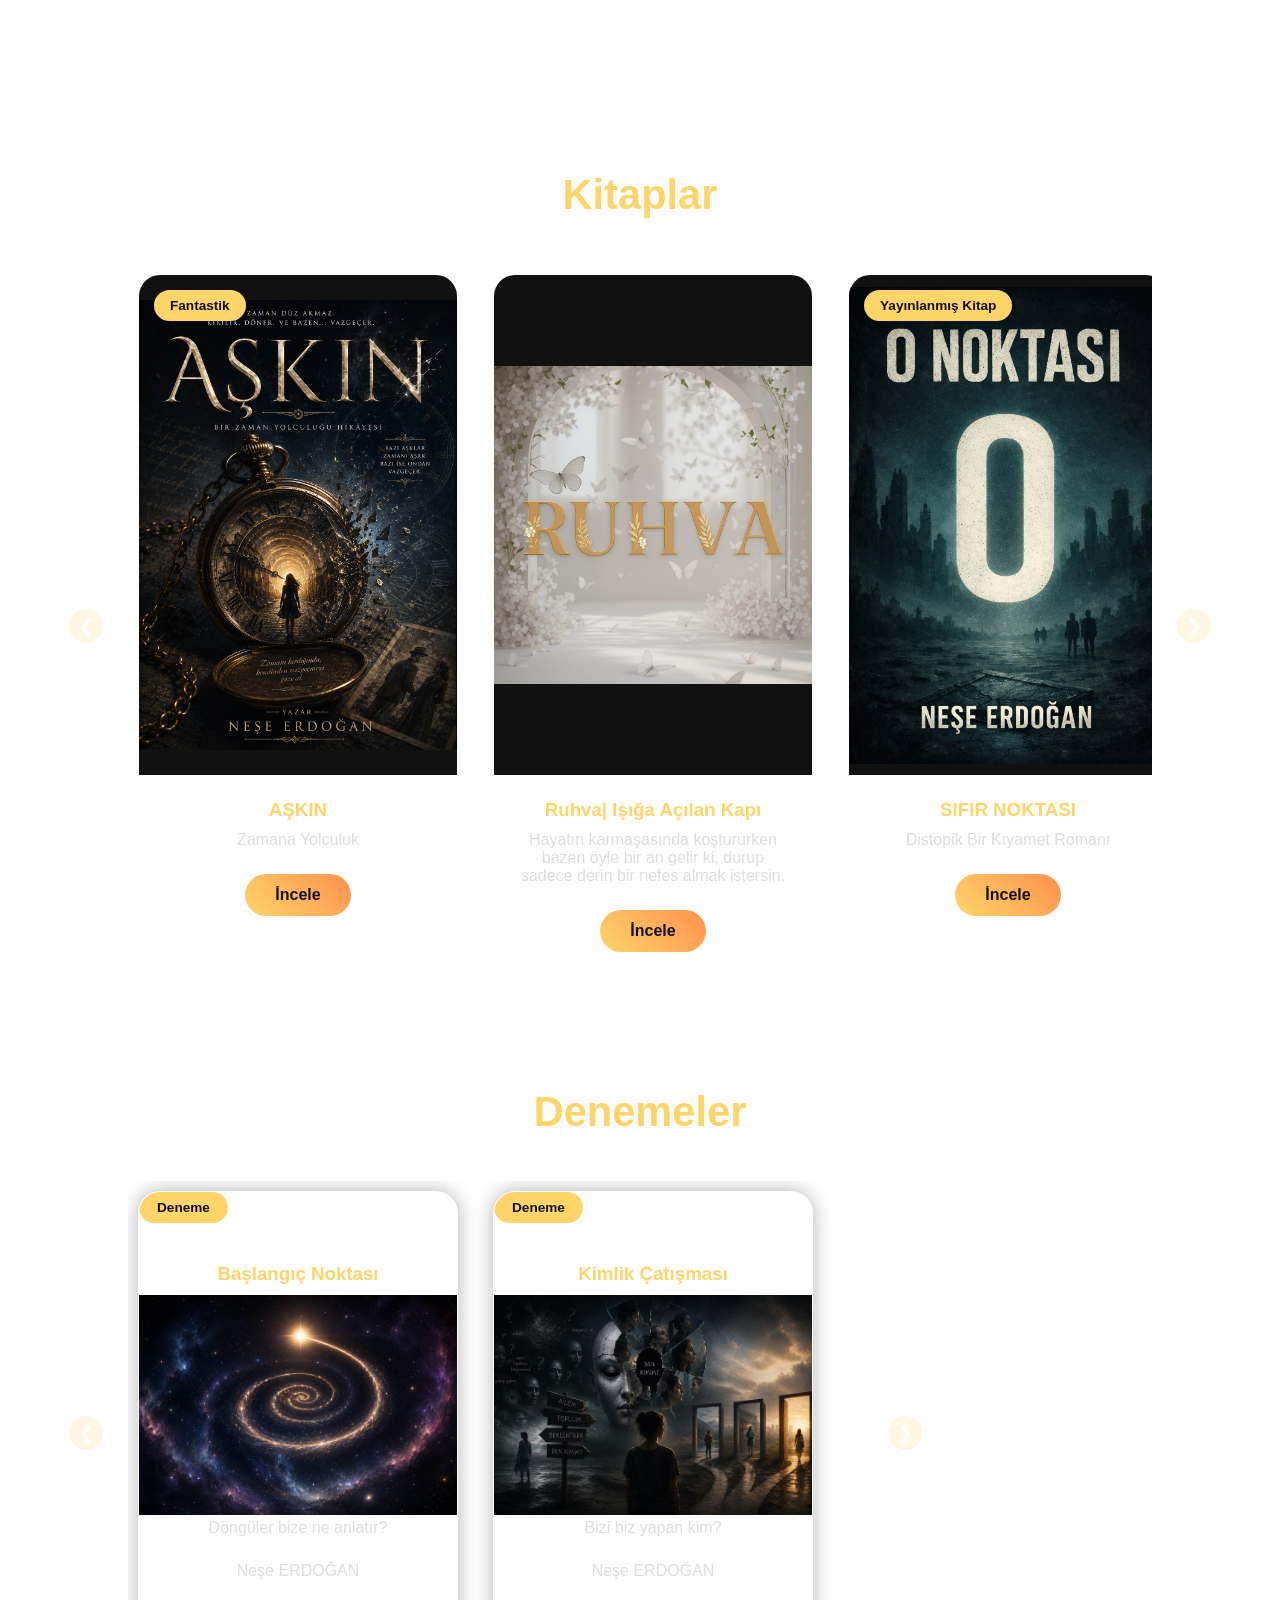
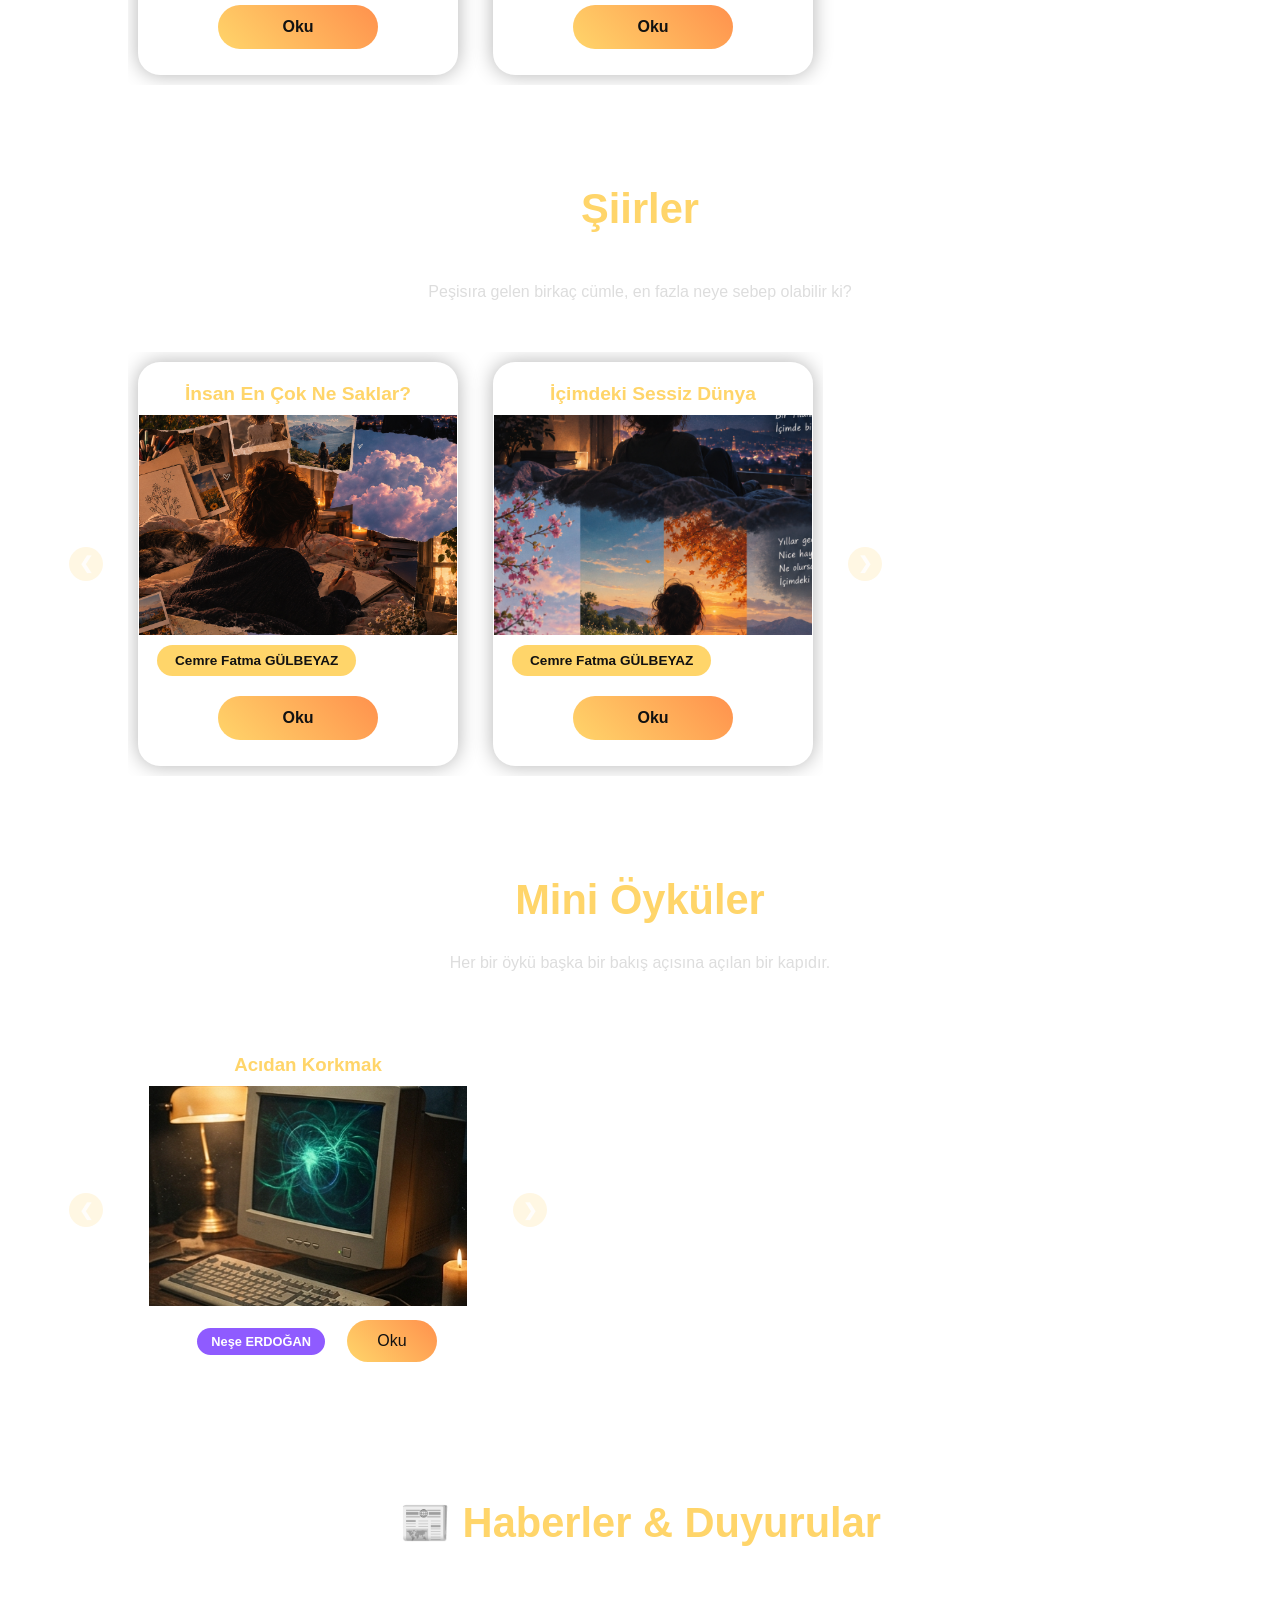
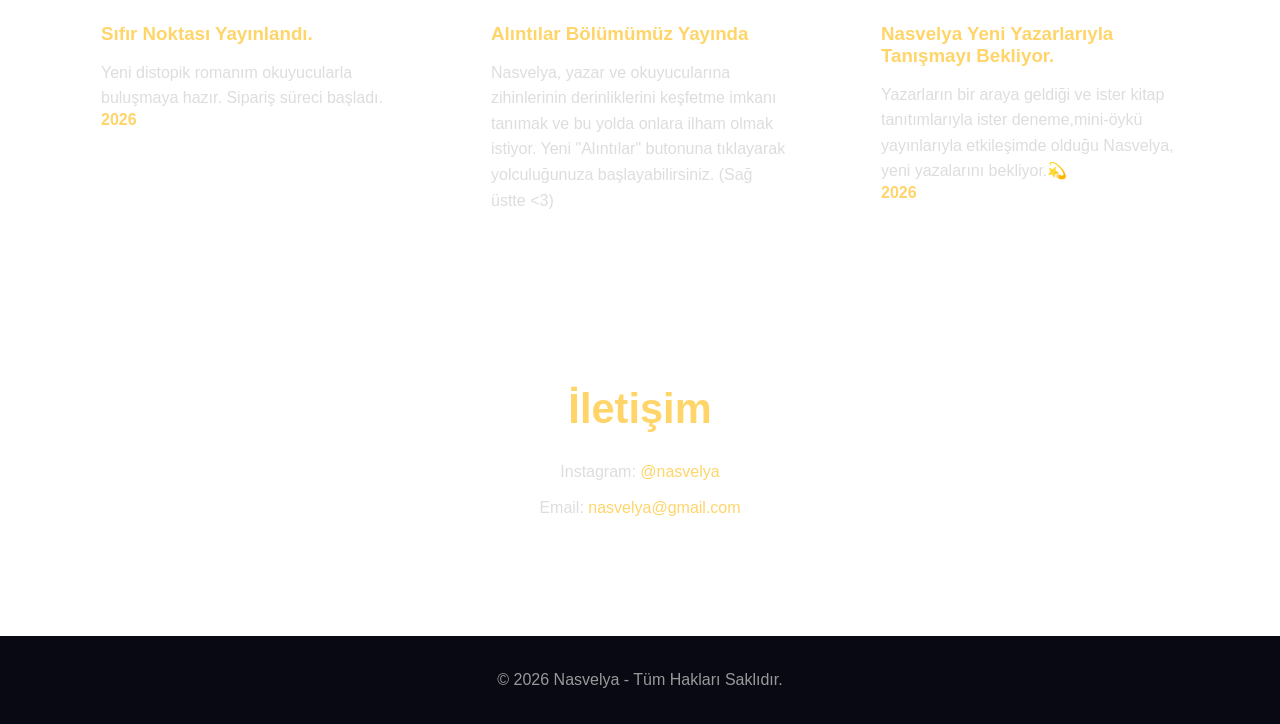
==== commit b6ea0164: "Update index.html" ====
--- a/index.html
+++ b/index.html
@@ -103,6 +103,7 @@
     <a href="#writers">Yazarlar</a>
   <a href="#books"> Kitaplar </a>
     <a href="#deneme">Denemeler</a>
+    <a href="#poes">Şiirler </a>
     <a href="#stories">Öyküler</a>
     <a href="al.html">Alıntılar</a>
     <a href="#news">Haberler</a>
--- a/style.css
+++ b/style.css
@@ -624,6 +624,319 @@
     transition:.35s;
 }
 
+
+/* ==========================
+       ŞİİRLER BÖLÜMÜ
+========================== */
+
+#poes {
+    width: 90%;
+    margin: 100px auto;
+}
+
+/* BAŞLIK */
+
+#poes h2 {
+    text-align: center;
+    font-size: 2.6rem;
+    color: #FFD56A;
+    margin-bottom: 45px;
+}
+
+/* AÇIKLAMA */
+
+#poes > p {
+    text-align: center;
+    max-width: 700px;
+    margin: 0 auto 45px;
+    color: #ddd;
+    line-height: 1.8;
+}
+
+/* ŞİİR SLIDER */
+
+#poes .story-slider {
+    display: flex;
+    align-items: center;
+    gap: 20px;
+}
+
+/* KARTLARIN KAYDIRILDIĞI ALAN */
+
+#poes .story-container {
+    display: flex;
+    gap: 35px;
+    flex-wrap: nowrap;
+    overflow-x: auto;
+    scroll-behavior: smooth;
+    justify-content: flex-start;
+    padding: 10px;
+    scrollbar-width: none;
+}
+
+#poes .story-container::-webkit-scrollbar {
+    display: none;
+}
+
+/* ŞİİR KARTI */
+
+#poes .story-card {
+    flex: 0 0 320px;
+    width: 320px;
+
+    background: rgba(255,255,255,.06);
+    backdrop-filter: blur(18px);
+
+    border: 1px solid rgba(255,255,255,.08);
+    border-radius: 22px;
+    overflow: hidden;
+
+    transition: .35s;
+    box-shadow: 0 0 20px rgba(0,0,0,.3);
+}
+
+/* KART HOVER */
+
+#poes .story-card:hover {
+    transform: translateY(-10px);
+    box-shadow: 0 0 30px rgba(255,213,106,.35);
+}
+
+/* ŞİİR KAPAĞI */
+
+#poes .story-card img {
+    display: block;
+    width: 100%;
+    height: 220px;
+    object-fit: cover;
+}
+
+/* ŞİİR BAŞLIĞI */
+
+#poes .story-card h3 {
+    text-align: center;
+    margin: 20px 15px 10px;
+    color: #FFD56A;
+    font-size: 1.2rem;
+}
+
+/* YAZAR ETİKETİ */
+
+#poes .story-card .badge {
+    display: inline-block;
+    margin: 10px 18px 20px;
+    padding: 8px 18px;
+
+    background: #FFD56A;
+    color: #111;
+
+    border-radius: 30px;
+    font-size: .85rem;
+    font-weight: bold;
+}
+
+/* OKU BUTONU */
+
+#poes .story-card a {
+    display: block;
+    width: 160px;
+    margin: 0 auto 25px;
+    padding: 13px;
+
+    border-radius: 30px;
+    text-align: center;
+    text-decoration: none;
+
+    background: linear-gradient(45deg, #FFD56A, #FF914D);
+    color: #111;
+    font-weight: bold;
+
+    transition: .35s;
+}
+
+/* BUTON HOVER */
+
+#poes .story-card a:hover {
+    transform: scale(1.05);
+    box-shadow: 0 8px 25px rgba(255,213,106,.4);
+}
+
+/* ==========================
+       SLIDER OKLARI
+========================== */
+
+#poes .arrow {
+    width: 34px;
+    height: 34px;
+
+    border: none;
+    border-radius: 50%;
+
+    background: rgba(255,213,106,.28);
+    color: rgba(255,255,255,.85);
+
+    font-size: 17px;
+    font-weight: bold;
+    cursor: pointer;
+
+    margin: 0 5px;
+
+    display: flex;
+    align-items: center;
+    justify-content: center;
+
+    transition: .25s ease;
+    flex-shrink: 0;
+    opacity: .65;
+}
+
+#poes .arrow:hover {
+    background: rgba(255,213,106,.65);
+    opacity: 1;
+    transform: scale(1.08);
+}
+
+#poes .arrow:active {
+    transform: scale(.95);
+}
+
+/* ==========================
+       MOBİL
+========================== */
+
+@media (max-width: 768px) {
+
+    #poes {
+        width: 90%;
+        margin: 70px auto;
+    }
+
+    #poes h2 {
+        font-size: 2rem;
+    }
+
+    #poes .story-container {
+        width: 100%;
+        padding: 10px 5px;
+        gap: 20px;
+    }
+
+    #poes .story-card {
+        flex: 0 0 calc(100vw - 80px);
+        width: calc(100vw - 80px);
+        max-width: 340px;
+    }
+
+    #poes .story-card img {
+        width: 100%;
+        height: 220px;
+        object-fit: cover;
+    }
+
+    #poes .arrow {
+        width: 30px;
+        height: 30px;
+        font-size: 14px;
+        margin: 0 2px;
+        opacity: .5;
+    }
+}
+
+/* ==========================
+       TABLET
+========================== */
+
+@media (max-width: 900px) {
+    #poes {
+        width: 94%;
+        margin: 75px auto;
+    }
+
+    #poes .story-container {
+        gap: 22px;
+    }
+
+    #poes .story-card {
+        flex-basis: 270px;
+        width: 270px;
+    }
+
+    #poes .story-card img {
+        height: 280px;
+    }
+}
+
+/* ==========================
+       TELEFON
+========================== */
+
+@media (max-width: 600px) {
+    #poes {
+        width: 100%;
+        margin: 55px auto;
+        padding: 25px 0;
+    }
+
+    #poes > h2 {
+        font-size: 2rem;
+        margin-bottom: 18px;
+    }
+
+    #poes > p {
+        width: 88%;
+        font-size: .98rem;
+        margin-bottom: 25px;
+    }
+
+    #poes .story-slider {
+        gap: 5px;
+    }
+
+    #poes .story-container {
+        gap: 16px;
+        padding: 15px 5px 25px;
+    }
+
+    #poes .story-card {
+        flex: 0 0 100%;
+        width: 100%;
+        max-width: 290px;
+    }
+
+    #poes .story-card h3 {
+        font-size: 1.1rem;
+        min-height: 68px;
+    }
+
+    #poes .story-card img {
+        width: calc(100% - 24px);
+        height: 280px;
+        margin: 5px 12px 0;
+    }
+
+    #poes .story-card .badge {
+        font-size: .74rem;
+    }
+
+    #poes .arrow {
+        flex: 0 0 29px;
+        width: 29px;
+        height: 29px;
+        font-size: 13px;
+    }
+}
+
+/* HAREKET AZALTMA TERCİHİ */
+
+@media (prefers-reduced-motion: reduce) {
+    #poes *,
+    #poes *::before,
+    #poes *::after {
+        scroll-behavior: auto !important;
+        transition: none !important;
+    }
+}
+
 /* ==========================
         KİTAPLAR
 ========================== */
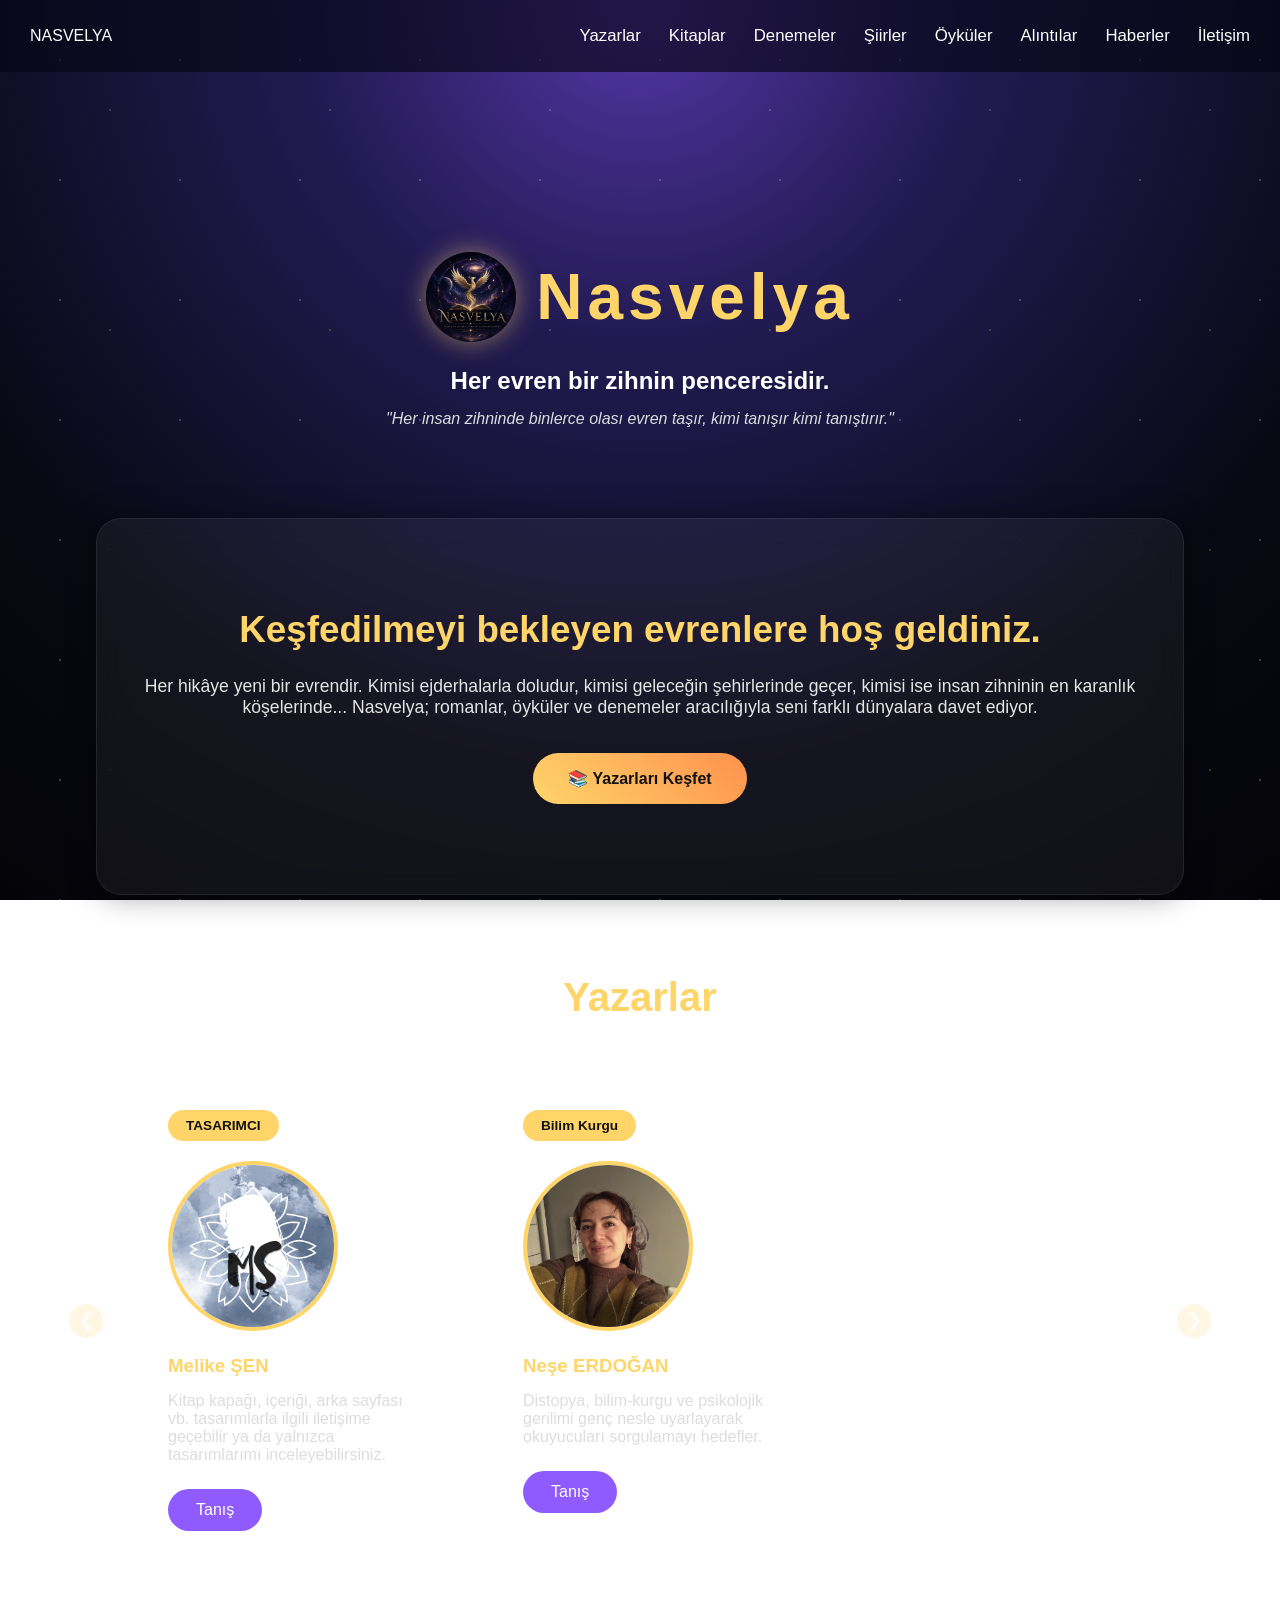
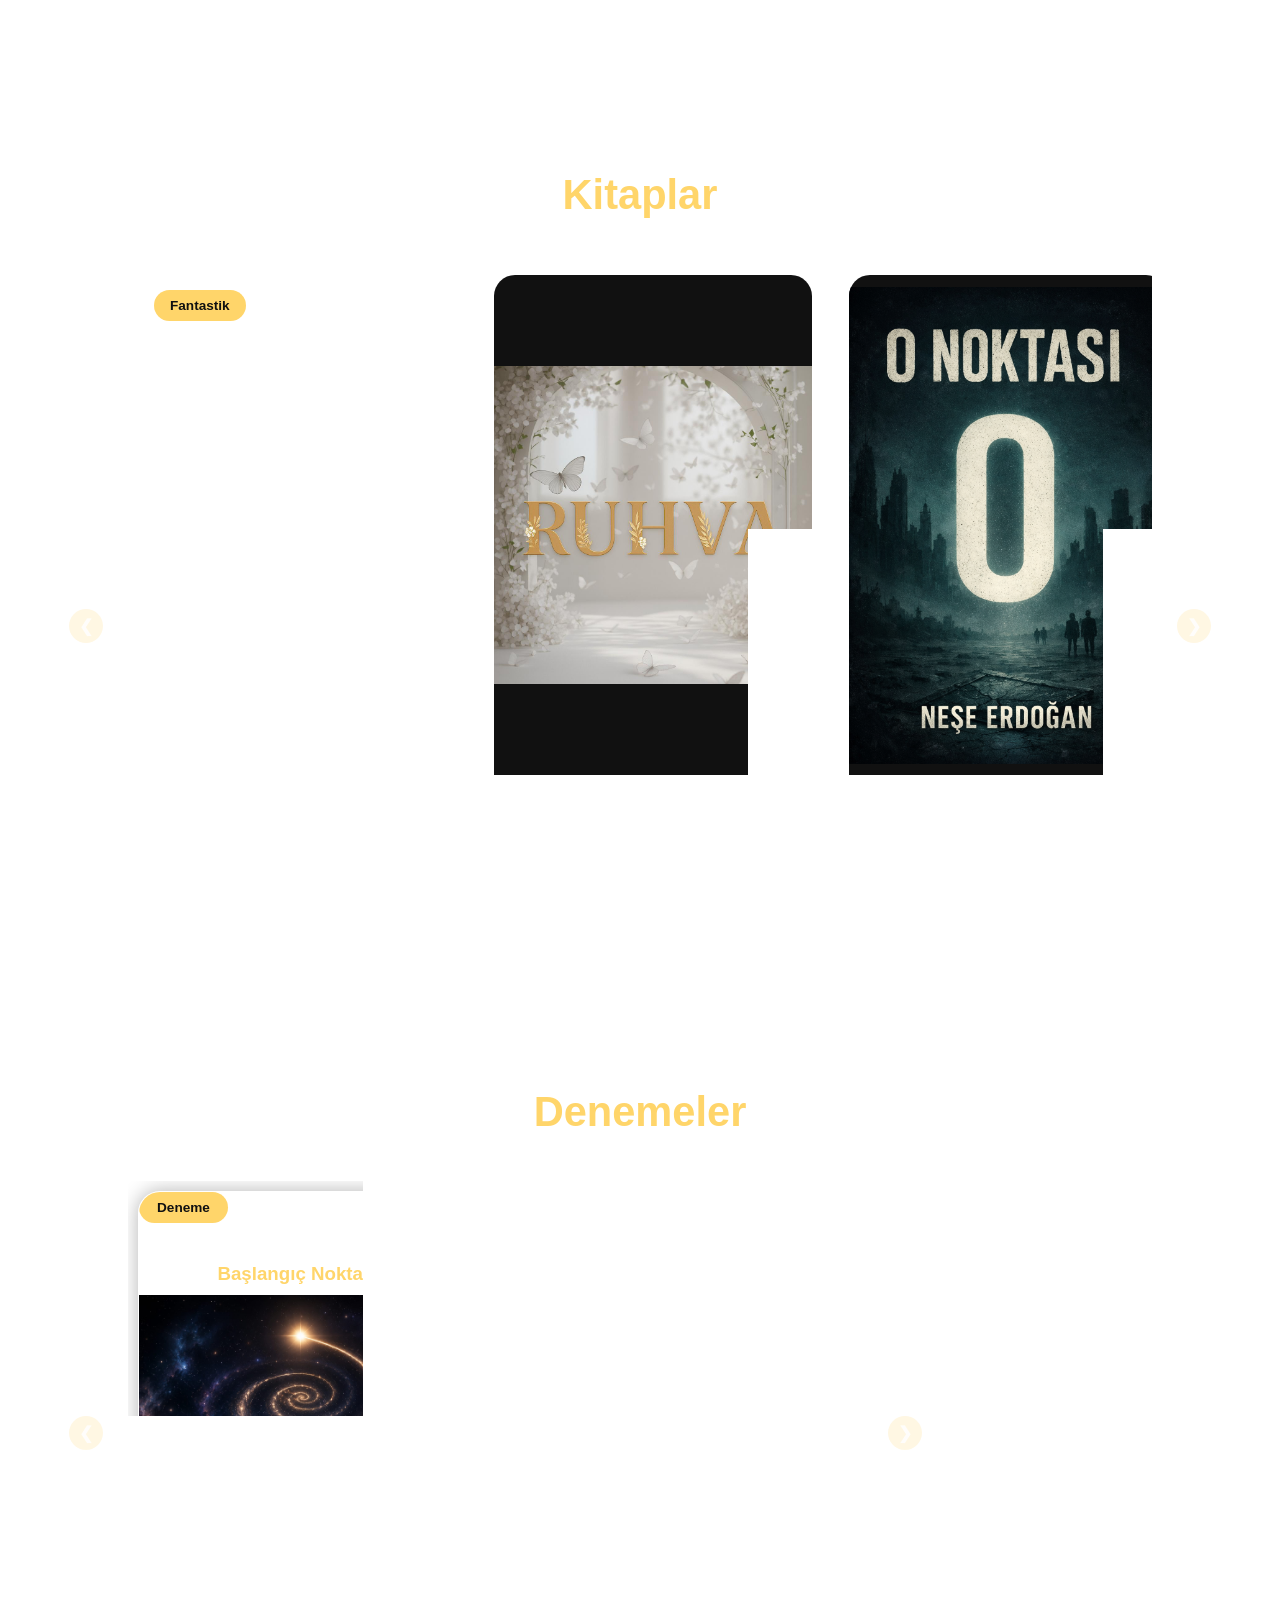
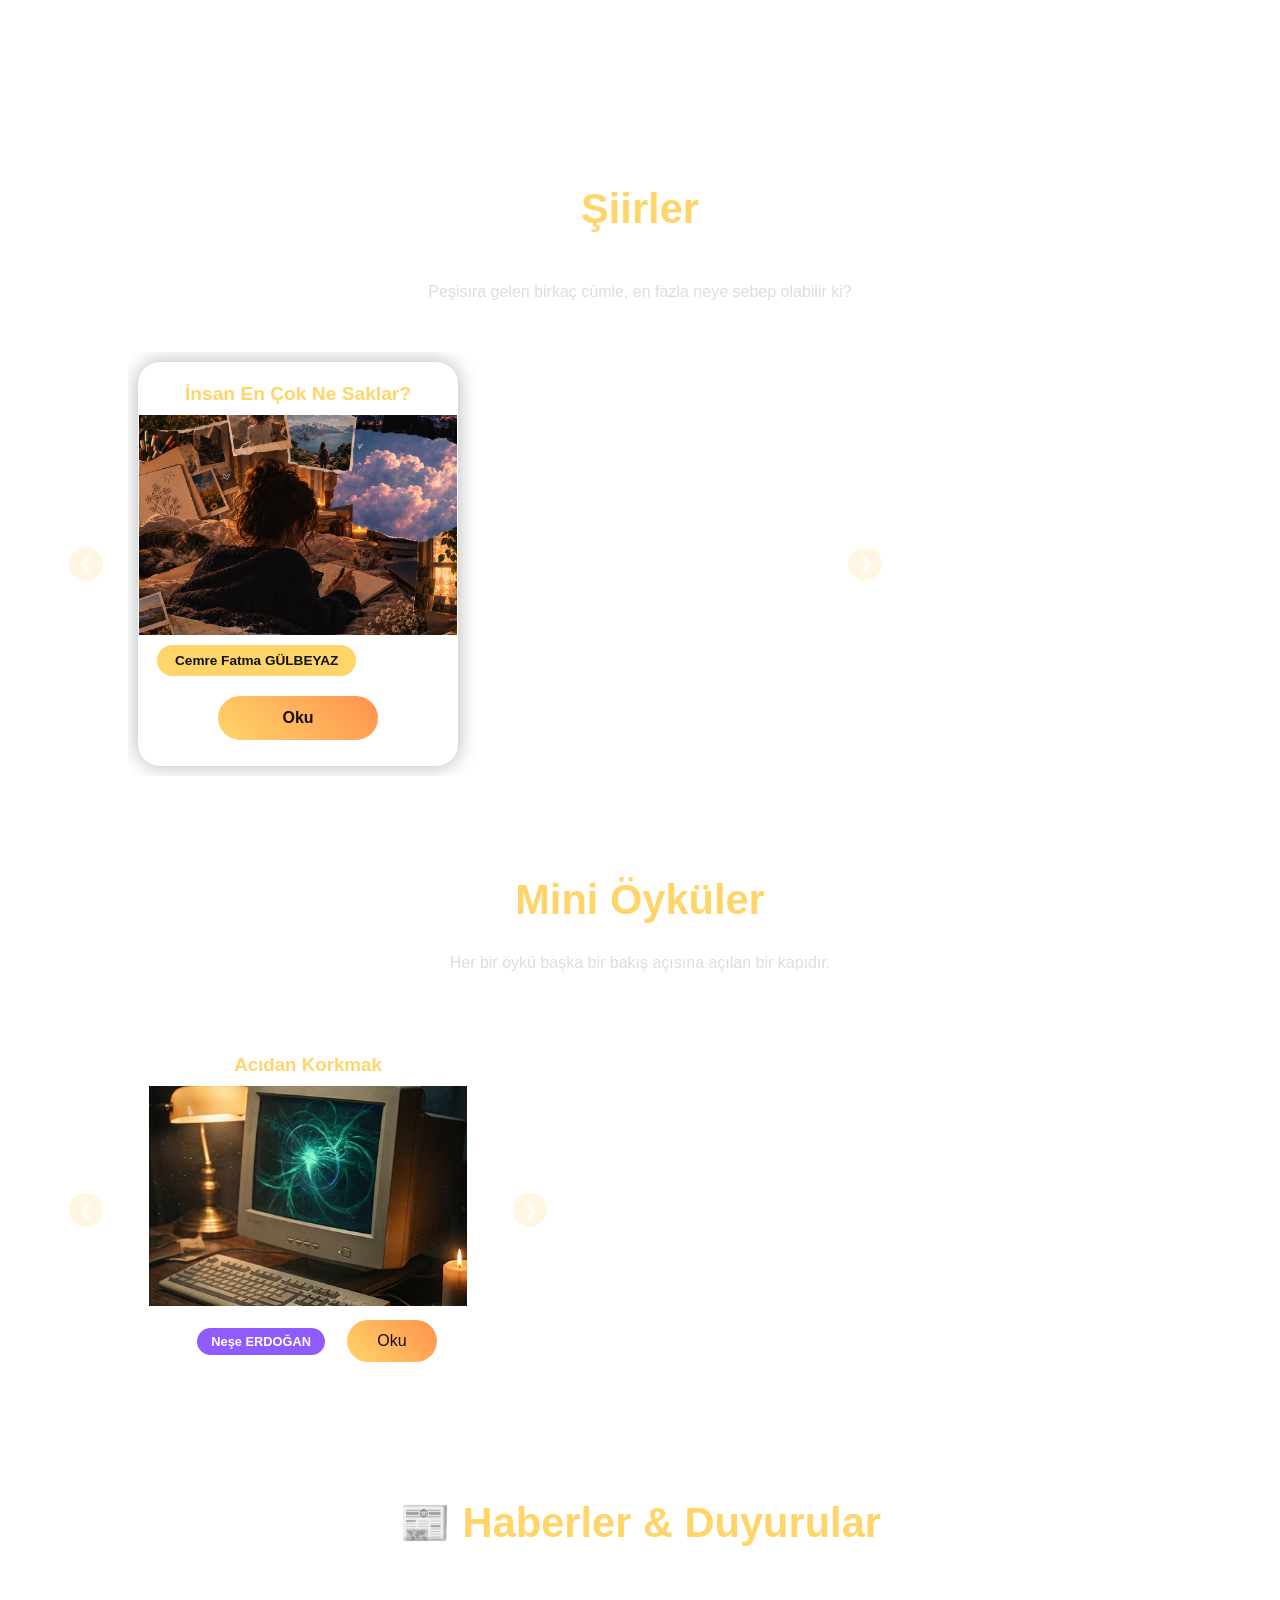
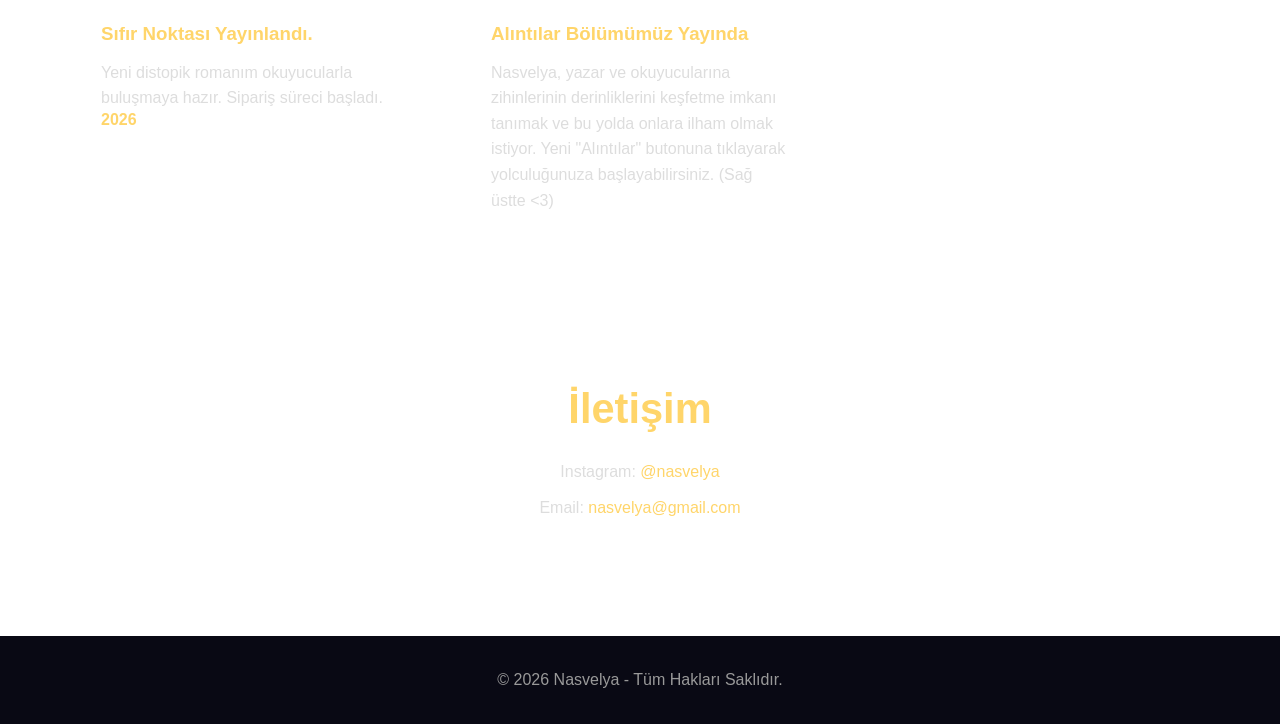
==== commit 5c9909ad: "Update index.html" ====
--- a/index.html
+++ b/index.html
@@ -107,8 +107,7 @@
     <a href="#stories">Öyküler</a>
     <a href="al.html">Alıntılar</a>
     <a href="#news">Haberler</a>
-    <a href="#about">Hakkımızda</a>
-    <a href="#contact">İletişim</a>
+      <a href="#contact">İletişim</a>
   </div>
 
 </nav>
